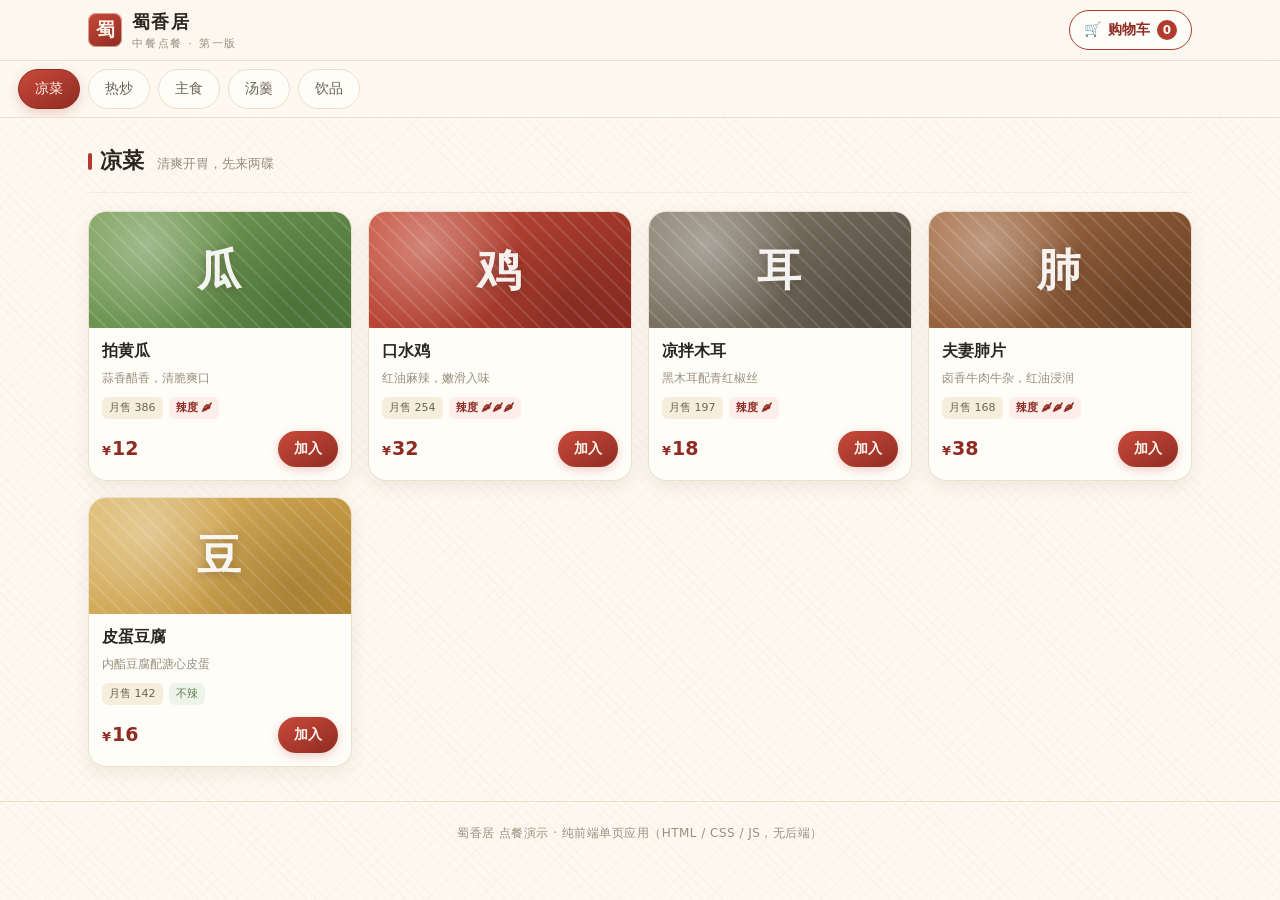
==== ordering/index.html @ 364bb866 "feat(ordering): 中餐点餐系统第一版（单页 HTML/CSS/JS） 按 issue #6 构建纯前端单页点餐演示，交付于 ordering/ 目录：  - 菜单浏览：凉菜/热炒/主食/" ====
<!DOCTYPE html>
<html lang="zh-CN">
<head>
<meta charset="UTF-8">
<meta name="viewport" content="width=device-width, initial-scale=1, viewport-fit=cover">
<meta name="description" content="蜀香居 · 中餐点餐单页应用（第一版）">
<title>蜀香居 · 中餐点餐</title>
<link rel="stylesheet" href="style.css">
</head>
<body>

<header class="topbar">
  <div class="wrap topbar-in">
    <div class="brand">
      <span class="seal" aria-hidden="true">蜀</span>
      <span class="brand-text">
        <strong class="brand-name">蜀香居</strong>
        <span class="brand-sub">中餐点餐 · 第一版</span>
      </span>
    </div>
    <button type="button" class="cart-btn" id="cartBtn" data-act="cart" aria-label="查看购物车" aria-haspopup="dialog">
      <span aria-hidden="true">🛒</span>
      <span class="cart-btn-label">购物车</span>
      <span class="cart-count" id="cartCount">0</span>
    </button>
  </div>
</header>

<nav class="tabs" id="tabs" aria-label="菜品分类"></nav>

<main class="wrap">

  <!-- ============ 菜单 ============ -->
  <section id="viewMenu" class="view">
    <div class="menu-head">
      <h2 id="catTitle">凉菜</h2>
      <p class="menu-hint" id="catHint"></p>
    </div>

    <!-- 空态：当前分类无可点菜品（正常情况下不会出现） -->
    <p class="empty" id="menuEmpty" hidden>该分类暂时没有菜品，看看其他分类吧。</p>

    <!-- 兜底：菜单由 app.js 动态渲染 -->
    <div class="grid" id="dishGrid"></div>
  </section>

  <!-- ============ 确认订单 ============ -->
  <section id="viewCheckout" class="view" hidden>
    <button type="button" class="back-btn" data-act="back">← 返回点餐</button>

    <div class="panel">
      <h2 class="panel-title">确认订单</h2>
      <p class="panel-summary" id="checkoutSummary"></p>

      <div class="field">
        <span class="field-label" id="tableLabel">选择桌台</span>
        <div class="table-grid" id="tableGrid" role="radiogroup" aria-labelledby="tableLabel"></div>
      </div>

      <button type="button" class="primary-btn" id="submitBtn" data-act="submit">
        提交订单
      </button>
      <p class="pay-note">第一版为演示环境，提交后不产生真实订单与费用。</p>
    </div>
  </section>

  <!-- ============ 订单确认（下单成功） ============ -->
  <section id="viewConfirm" class="view" hidden>
    <div class="panel confirm-panel">
      <div class="stamp" aria-hidden="true">已下单</div>
      <h2 class="panel-title">下单成功</h2>

      <dl class="confirm-meta">
        <div>
          <dt>订单号</dt>
          <dd class="order-no" id="orderNo">—</dd>
        </div>
        <div>
          <dt>桌台</dt>
          <dd id="confirmTable">—</dd>
        </div>
        <div>
          <dt>预计出餐</dt>
          <dd class="eta">约 15 分钟</dd>
        </div>
        <div>
          <dt>下单时间</dt>
          <dd id="orderTime">—</dd>
        </div>
      </dl>

      <h3 class="sub-title">订单明细</h3>
      <ul class="order-list" id="orderList"></ul>

      <div class="confirm-total">
        <span>合计</span>
        <span class="total-amount" id="orderTotal">¥0</span>
      </div>

      <p class="confirm-tip">已通知后厨，请稍候。菜品将按顺序陆续上桌。</p>

      <button type="button" class="primary-btn" data-act="neworder">
        再来一单
      </button>
    </div>
  </section>

</main>

<footer class="foot">
  <div class="wrap">
    <p>蜀香居 点餐演示 · 纯前端单页应用（HTML / CSS / JS，无后端）</p>
  </div>
</footer>

<!-- ============ 购物车 ============ -->
<div class="drawer-overlay" id="overlay" hidden></div>

<aside class="cart-drawer" id="cartDrawer" aria-labelledby="cartTitle" aria-hidden="true" hidden>
  <div class="drawer-head">
    <h2 class="panel-title" id="cartTitle">购物车</h2>
    <button type="button" class="icon-btn" id="closeCart" data-act="closeCart" aria-label="关闭购物车">✕</button>
  </div>

  <div class="drawer-body">
    <p class="empty" id="cartEmpty">购物车还是空的，先去点几道菜吧。</p>
    <ul class="cart-list" id="cartList"></ul>
  </div>

  <div class="drawer-foot">
    <div class="sum-row total-row">
      <span>合计</span>
      <span class="total-amount" id="cartTotal">¥0</span>
    </div>
    <button type="button" class="primary-btn" id="goCheckout" data-act="checkout">
      去下单
    </button>
  </div>
</aside>

<script src="app.js"></script>
</body>
</html>
---- ordering/style.css ----
/* ============================================================
   蜀香居 · 中餐点餐（第一版）
   中式暖色调：宣纸白 + 朱砂红 + 墨色文字
   ============================================================ */

:root {
  --paper:      #fdf8f0;   /* 宣纸白 */
  --paper-2:    #fffdf8;
  --paper-3:    #f7eddd;
  --line:       #ecdfcb;
  --line-soft:  #f4ebdd;

  --cinnabar:   #b23a2e;   /* 朱砂红 */
  --cinnabar-d: #8f2b22;
  --cinnabar-l: #fdeeea;

  --ink:        #2b2620;   /* 墨色 */
  --ink-2:      #6d6355;
  --ink-3:      #9b9080;

  --gold:       #c8913f;
  --shadow:     0 6px 18px rgba(90, 60, 30, .08);
  --shadow-lg:  0 18px 44px rgba(70, 45, 20, .18);

  --r-sm: 8px;
  --r-md: 12px;
  --r-lg: 18px;

  --maxw: 1140px;
}

* { box-sizing: border-box; }

/* [hidden] 必须始终优先于组件自身的 display，否则隐藏的抽屉/浮层会拦截点击 */
[hidden] { display: none !important; }

html, body { height: 100%; }

body {
  margin: 0;
  background-color: var(--paper);
  /* 宣纸质感：极淡的斜纹，纯 CSS，无外部图片 */
  background-image:
    repeating-linear-gradient(45deg, rgba(180, 150, 110, .05) 0 1px, transparent 1px 7px),
    repeating-linear-gradient(-45deg, rgba(180, 150, 110, .035) 0 1px, transparent 1px 9px);
  color: var(--ink);
  font-family: "PingFang SC", "Hiragino Sans GB", "Microsoft YaHei",
               "Noto Sans SC", system-ui, -apple-system, "Segoe UI", sans-serif;
  font-size: 16px;
  line-height: 1.55;
  -webkit-font-smoothing: antialiased;
  -webkit-tap-highlight-color: transparent;
}

body.no-scroll { overflow: hidden; }

h1, h2, h3 { margin: 0; font-weight: 700; letter-spacing: .02em; }
ul { margin: 0; padding: 0; list-style: none; }

.wrap {
  width: 100%;
  max-width: var(--maxw);
  margin: 0 auto;
  padding: 0 18px;
}

/* ---------------- 顶栏 ---------------- */
.topbar {
  position: sticky;
  top: 0;
  z-index: 40;
  background: rgba(253, 248, 240, .94);
  backdrop-filter: blur(8px);
  border-bottom: 1px solid var(--line);
}

.topbar-in {
  display: flex;
  align-items: center;
  justify-content: space-between;
  gap: 12px;
  min-height: 60px;
}

.brand { display: flex; align-items: center; gap: 10px; min-width: 0; }

.seal {
  flex: 0 0 auto;
  width: 34px;
  height: 34px;
  display: grid;
  place-items: center;
  border-radius: var(--r-sm);
  background: linear-gradient(150deg, #c94a3a, var(--cinnabar-d));
  color: #fff6ee;
  font-size: 19px;
  font-weight: 700;
  box-shadow: inset 0 0 0 1px rgba(255, 235, 220, .55);
}

.brand-text { display: flex; flex-direction: column; min-width: 0; }
.brand-name { font-size: 18px; letter-spacing: .08em; }
.brand-sub {
  font-size: 11px;
  color: var(--ink-3);
  letter-spacing: .16em;
  white-space: nowrap;
}

.cart-btn {
  flex: 0 0 auto;
  display: inline-flex;
  align-items: center;
  gap: 7px;
  padding: 8px 14px;
  border: 1px solid var(--cinnabar);
  border-radius: 999px;
  background: var(--paper-2);
  color: var(--cinnabar-d);
  font: inherit;
  font-size: 14px;
  font-weight: 600;
  cursor: pointer;
  transition: background .18s, color .18s, transform .12s;
}
.cart-btn:hover { background: var(--cinnabar); color: #fff; }
.cart-btn:active { transform: scale(.97); }

.cart-count {
  min-width: 20px;
  padding: 0 5px;
  border-radius: 999px;
  background: var(--cinnabar);
  color: #fff;
  font-size: 12px;
  font-weight: 700;
  line-height: 20px;
  text-align: center;
}
.cart-btn:hover .cart-count { background: #fff; color: var(--cinnabar-d); }

/* ---------------- 分类 tabs ---------------- */
.tabs {
  position: sticky;
  top: 60px;
  z-index: 30;
  background: rgba(253, 248, 240, .92);
  backdrop-filter: blur(8px);
  border-bottom: 1px solid var(--line);
}

.tabs .wrap,
.tabs { --pad: 18px; }

.tabs {
  display: block;
  overflow-x: auto;
  overflow-y: hidden;
  white-space: nowrap;
  scrollbar-width: none;
}
.tabs::-webkit-scrollbar { display: none; }

.tabs-inner {
  display: flex;
  gap: 8px;
  align-items: center;
  min-height: 52px;
  padding: 8px 18px;
  max-width: var(--maxw);
  margin: 0 auto;
  width: max-content;
  min-width: 100%;
}

.tab {
  flex: 0 0 auto;
  padding: 8px 16px;
  border: 1px solid var(--line);
  border-radius: 999px;
  background: var(--paper-2);
  color: var(--ink-2);
  font: inherit;
  font-size: 14px;
  cursor: pointer;
  transition: all .18s;
}
.tab:hover { border-color: var(--cinnabar); color: var(--cinnabar-d); }
.tab.is-active {
  background: linear-gradient(150deg, #c94a3a, var(--cinnabar-d));
  border-color: var(--cinnabar-d);
  color: #fff6ee;
  box-shadow: 0 4px 12px rgba(178, 58, 46, .22);
}

/* ---------------- 视图 / 菜单 ---------------- */
.view { padding: 22px 0 34px; animation: fade .22s ease; }

@keyframes fade {
  from { opacity: 0; transform: translateY(6px); }
  to   { opacity: 1; transform: none; }
}

.menu-head {
  display: flex;
  align-items: baseline;
  gap: 12px;
  padding: 4px 0 14px;
  border-bottom: 1px solid var(--line-soft);
  margin-bottom: 18px;
}
.menu-head h2 { font-size: 22px; }
.menu-head h2::before {
  content: "";
  display: inline-block;
  width: 4px;
  height: 17px;
  margin-right: 8px;
  border-radius: 2px;
  background: var(--cinnabar);
  vertical-align: -2px;
}
.menu-hint { margin: 0; font-size: 13px; color: var(--ink-3); }

.grid {
  display: grid;
  gap: 16px;
  grid-template-columns: repeat(auto-fill, minmax(232px, 1fr));
}

/* ---------------- 菜品卡 ---------------- */
.card {
  display: flex;
  flex-direction: column;
  background: var(--paper-2);
  border: 1px solid var(--line);
  border-radius: var(--r-lg);
  overflow: hidden;
  box-shadow: var(--shadow);
  transition: transform .18s, box-shadow .18s, border-color .18s;
}
.card:hover {
  transform: translateY(-3px);
  box-shadow: 0 12px 26px rgba(90, 60, 30, .14);
  border-color: #e2cfb4;
}

/* 图片占位：纯 CSS 渐变 + 字纹 */
.thumb {
  position: relative;
  height: 116px;
  display: grid;
  place-items: center;
  overflow: hidden;
}
.thumb::before {
  content: "";
  position: absolute;
  inset: 0;
  background-image:
    radial-gradient(circle at 22% 28%, rgba(255, 255, 255, .34), transparent 42%),
    radial-gradient(circle at 78% 78%, rgba(0, 0, 0, .12), transparent 46%),
    repeating-linear-gradient(45deg, rgba(255, 255, 255, .12) 0 2px, transparent 2px 12px);
}
.thumb-char {
  position: relative;
  font-size: 44px;
  font-weight: 700;
  color: rgba(255, 255, 255, .92);
  text-shadow: 0 2px 8px rgba(60, 30, 10, .3);
  letter-spacing: .06em;
}

.card-body {
  display: flex;
  flex-direction: column;
  gap: 8px;
  padding: 12px 13px 13px;
  flex: 1 1 auto;
}

.card-name {
  font-size: 16px;
  line-height: 1.35;
  letter-spacing: .01em;
}

.card-desc {
  margin: 0;
  font-size: 12px;
  line-height: 1.5;
  color: var(--ink-3);
  display: -webkit-box;
  -webkit-line-clamp: 2;
  -webkit-box-orient: vertical;
  overflow: hidden;
}

.tag-row {
  display: flex;
  flex-wrap: wrap;
  gap: 6px;
  align-items: center;
  margin-top: auto;
  padding-top: 2px;
}

.tag {
  display: inline-flex;
  align-items: center;
  gap: 3px;
  padding: 2px 7px;
  border-radius: 6px;
  font-size: 11px;
  line-height: 1.6;
  white-space: nowrap;
}
.tag-sold  { background: var(--paper-3); color: var(--ink-2); }
.tag-spicy { background: var(--cinnabar-l); color: var(--cinnabar-d); font-weight: 600; }
.tag-mild  { background: #eef4ea; color: #5b7a4b; }

.card-foot {
  display: flex;
  align-items: center;
  justify-content: space-between;
  gap: 10px;
  padding-top: 4px;
}

.price {
  font-size: 19px;
  font-weight: 700;
  color: var(--cinnabar-d);
  font-variant-numeric: tabular-nums;
}
.price-symbol { font-size: 13px; margin-right: 1px; }

/* ---------------- 数量步进器 ---------------- */
.stepper {
  display: inline-flex;
  align-items: center;
  gap: 2px;
  border: 1px solid var(--line);
  border-radius: 999px;
  background: var(--paper);
  padding: 2px;
}

.step-btn {
  width: 28px;
  height: 28px;
  display: grid;
  place-items: center;
  border: 0;
  border-radius: 999px;
  background: transparent;
  color: var(--cinnabar-d);
  font: inherit;
  font-size: 17px;
  line-height: 1;
  cursor: pointer;
  transition: background .15s, color .15s, transform .1s;
}
.step-btn:hover { background: var(--cinnabar); color: #fff; }
.step-btn:active { transform: scale(.9); }

.step-btn.minus { color: var(--ink-3); }
.step-btn.minus:hover { background: var(--ink-2); color: #fff; }

.step-qty {
  min-width: 22px;
  text-align: center;
  font-size: 14px;
  font-weight: 700;
  font-variant-numeric: tabular-nums;
}

.add-btn {
  padding: 7px 16px;
  border: 0;
  border-radius: 999px;
  background: linear-gradient(150deg, #c94a3a, var(--cinnabar-d));
  color: #fff6ee;
  font: inherit;
  font-size: 14px;
  font-weight: 600;
  cursor: pointer;
  box-shadow: 0 3px 10px rgba(178, 58, 46, .24);
  transition: transform .12s, box-shadow .18s, filter .18s;
}
.add-btn:hover { filter: brightness(1.06); box-shadow: 0 5px 14px rgba(178, 58, 46, .3); }
.add-btn:active { transform: scale(.95); }

/* ---------------- 购物车抽屉 ---------------- */
.drawer-overlay {
  position: fixed;
  inset: 0;
  z-index: 60;
  background: rgba(43, 38, 32, .42);
  animation: fade .18s ease;
}

.cart-drawer {
  position: fixed;
  top: 0;
  right: 0;
  z-index: 70;
  width: min(390px, 100%);
  height: 100%;
  display: flex;
  flex-direction: column;
  background: var(--paper-2);
  border-left: 1px solid var(--line);
  box-shadow: var(--shadow-lg);
  animation: slide-in .24s cubic-bezier(.2, .8, .3, 1);
}

@keyframes slide-in {
  from { transform: translateX(100%); }
  to   { transform: none; }
}

.drawer-head {
  display: flex;
  align-items: center;
  justify-content: space-between;
  gap: 10px;
  padding: 15px 18px;
  border-bottom: 1px solid var(--line);
}

.icon-btn {
  width: 32px;
  height: 32px;
  display: grid;
  place-items: center;
  border: 1px solid var(--line);
  border-radius: var(--r-sm);
  background: var(--paper);
  color: var(--ink-2);
  font: inherit;
  font-size: 15px;
  cursor: pointer;
  transition: all .15s;
}
.icon-btn:hover { border-color: var(--cinnabar); color: var(--cinnabar-d); }

.drawer-body {
  flex: 1 1 auto;
  overflow-y: auto;
  padding: 14px 18px;
  -webkit-overflow-scrolling: touch;
}

.cart-list { display: flex; flex-direction: column; }

.cart-item {
  display: flex;
  align-items: center;
  gap: 11px;
  padding: 11px 0;
  border-bottom: 1px dashed var(--line);
}

.cart-thumb {
  flex: 0 0 auto;
  width: 44px;
  height: 44px;
  display: grid;
  place-items: center;
  border-radius: var(--r-md);
  color: rgba(255, 255, 255, .94);
  font-size: 19px;
  font-weight: 700;
  text-shadow: 0 1px 5px rgba(60, 30, 10, .3);
}

.cart-info { flex: 1 1 auto; min-width: 0; }
.cart-name {
  font-size: 14px;
  font-weight: 600;
  white-space: nowrap;
  overflow: hidden;
  text-overflow: ellipsis;
}
.cart-unit { font-size: 12px; color: var(--ink-3); }

.cart-line {
  flex: 0 0 auto;
  font-size: 14px;
  font-weight: 700;
  color: var(--cinnabar-d);
  font-variant-numeric: tabular-nums;
  min-width: 54px;
  text-align: right;
}

.drawer-foot {
  flex: 0 0 auto;
  padding: 14px 18px calc(16px + env(safe-area-inset-bottom));
  border-top: 1px solid var(--line);
  background: var(--paper);
}

.sum-row {
  display: flex;
  align-items: baseline;
  justify-content: space-between;
  gap: 10px;
  font-size: 14px;
  color: var(--ink-2);
}
.total-row { margin-bottom: 12px; font-size: 15px; font-weight: 600; color: var(--ink); }
.total-amount { font-size: 24px; font-weight: 700; color: var(--cinnabar-d); font-variant-numeric: tabular-nums; }

/* ---------------- 按钮 / 面板 ---------------- */
.primary-btn {
  width: 100%;
  padding: 13px 18px;
  border: 0;
  border-radius: var(--r-md);
  background: linear-gradient(150deg, #c94a3a, var(--cinnabar-d));
  color: #fff6ee;
  font: inherit;
  font-size: 16px;
  font-weight: 700;
  letter-spacing: .06em;
  cursor: pointer;
  box-shadow: 0 6px 16px rgba(178, 58, 46, .24);
  transition: transform .12s, filter .18s, box-shadow .18s;
}
.primary-btn:hover:not(:disabled) { filter: brightness(1.06); box-shadow: 0 8px 20px rgba(178, 58, 46, .3); }
.primary-btn:active:not(:disabled) { transform: scale(.99); }
.primary-btn:disabled {
  background: #ded3c4;
  color: #fffdf8;
  box-shadow: none;
  cursor: not-allowed;
}

.back-btn {
  margin-bottom: 14px;
  padding: 7px 14px;
  border: 1px solid var(--line);
  border-radius: 999px;
  background: var(--paper-2);
  color: var(--ink-2);
  font: inherit;
  font-size: 14px;
  cursor: pointer;
  transition: all .15s;
}
.back-btn:hover { border-color: var(--cinnabar); color: var(--cinnabar-d); }

.panel {
  max-width: 620px;
  margin: 0 auto;
  padding: 24px;
  background: var(--paper-2);
  border: 1px solid var(--line);
  border-radius: var(--r-lg);
  box-shadow: var(--shadow);
}

.panel-title { font-size: 21px; margin-bottom: 6px; }
.panel-summary { margin: 0 0 20px; font-size: 13px; color: var(--ink-3); }

.field { margin-bottom: 22px; }
.field-label {
  display: block;
  margin-bottom: 10px;
  font-size: 14px;
  font-weight: 600;
  color: var(--ink-2);
}

.table-grid {
  display: grid;
  gap: 9px;
  grid-template-columns: repeat(auto-fill, minmax(64px, 1fr));
}

.table-btn {
  padding: 11px 4px;
  border: 1px solid var(--line);
  border-radius: var(--r-md);
  background: var(--paper);
  color: var(--ink-2);
  font: inherit;
  font-size: 15px;
  font-weight: 600;
  cursor: pointer;
  transition: all .16s;
}
.table-btn:hover { border-color: var(--cinnabar); color: var(--cinnabar-d); }
.table-btn.is-selected {
  background: linear-gradient(150deg, #c94a3a, var(--cinnabar-d));
  border-color: var(--cinnabar-d);
  color: #fff6ee;
  box-shadow: 0 4px 12px rgba(178, 58, 46, .24);
}

.pay-note { margin: 12px 0 0; font-size: 12px; color: var(--ink-3); text-align: center; }

/* ---------------- 订单确认 ---------------- */
.confirm-panel { position: relative; text-align: left; }

.stamp {
  position: absolute;
  top: 20px;
  right: 20px;
  width: 66px;
  height: 66px;
  display: grid;
  place-items: center;
  border: 2px solid rgba(178, 58, 46, .55);
  border-radius: 50%;
  color: rgba(178, 58, 46, .75);
  font-size: 15px;
  font-weight: 700;
  letter-spacing: .04em;
  transform: rotate(-14deg);
  pointer-events: none;
}

.confirm-meta {
  display: grid;
  gap: 10px;
  grid-template-columns: repeat(auto-fit, minmax(122px, 1fr));
  margin: 16px 0 22px;
  padding: 14px 16px;
  background: var(--paper);
  border: 1px solid var(--line-soft);
  border-radius: var(--r-md);
}
.confirm-meta dt { font-size: 12px; color: var(--ink-3); }
.confirm-meta dd { margin: 2px 0 0; font-size: 15px; font-weight: 600; }
.order-no { color: var(--cinnabar-d); font-variant-numeric: tabular-nums; letter-spacing: .04em; }
.eta { color: var(--gold); }

.sub-title { font-size: 15px; margin-bottom: 8px; color: var(--ink-2); }

.order-list { border-top: 1px solid var(--line-soft); }
.order-list li {
  display: flex;
  align-items: baseline;
  justify-content: space-between;
  gap: 10px;
  padding: 9px 0;
  font-size: 14px;
  border-bottom: 1px dashed var(--line);
}
.order-list .o-name { color: var(--ink); }
.order-list .o-qty { color: var(--ink-3); font-size: 13px; }
.order-list .o-price { font-variant-numeric: tabular-nums; }

.confirm-total {
  display: flex;
  align-items: baseline;
  justify-content: space-between;
  gap: 10px;
  margin: 16px 0 10px;
  padding-top: 14px;
  border-top: 2px solid var(--cinnabar);
  font-size: 16px;
  font-weight: 700;
}

.confirm-tip {
  margin: 0 0 20px;
  font-size: 13px;
  color: var(--ink-3);
}

/* ---------------- 空态 / 页脚 ---------------- */
.empty {
  margin: 26px 0;
  padding: 26px 16px;
  text-align: center;
  font-size: 14px;
  color: var(--ink-3);
  background: var(--paper-2);
  border: 1px dashed var(--line);
  border-radius: var(--r-lg);
}

.foot {
  padding: 22px 0 30px;
  border-top: 1px solid var(--line);
  text-align: center;
}
.foot p { margin: 0; font-size: 12px; color: var(--ink-3); letter-spacing: .04em; }

/* ---------------- 响应式 ---------------- */
@media (max-width: 720px) {
  .wrap { padding: 0 14px; }
  .grid { grid-template-columns: repeat(auto-fill, minmax(158px, 1fr)); gap: 12px; }
  .thumb { height: 96px; }
  .thumb-char { font-size: 36px; }
  .card-name { font-size: 15px; }
  .price { font-size: 17px; }
  .menu-head { flex-direction: column; align-items: flex-start; gap: 4px; }
  .panel { padding: 18px; border-radius: var(--r-md); }
  .stamp { top: 14px; right: 14px; width: 54px; height: 54px; font-size: 13px; }
  .table-grid { grid-template-columns: repeat(auto-fill, minmax(56px, 1fr)); }
  .cart-drawer { width: 100%; border-left: 0; }
}

@media (max-width: 380px) {
  .grid { grid-template-columns: 1fr 1fr; }
  .cart-btn-label { display: none; }
  .brand-sub { display: none; }
}

@media (min-width: 1024px) {
  .grid { grid-template-columns: repeat(auto-fill, minmax(250px, 1fr)); }
}

@media (prefers-reduced-motion: reduce) {
  *, *::before, *::after {
    animation-duration: .01ms !important;
    transition-duration: .01ms !important;
  }
}

/* 键盘可达性 */
:focus-visible {
  outline: 2px solid var(--cinnabar);
  outline-offset: 2px;
}
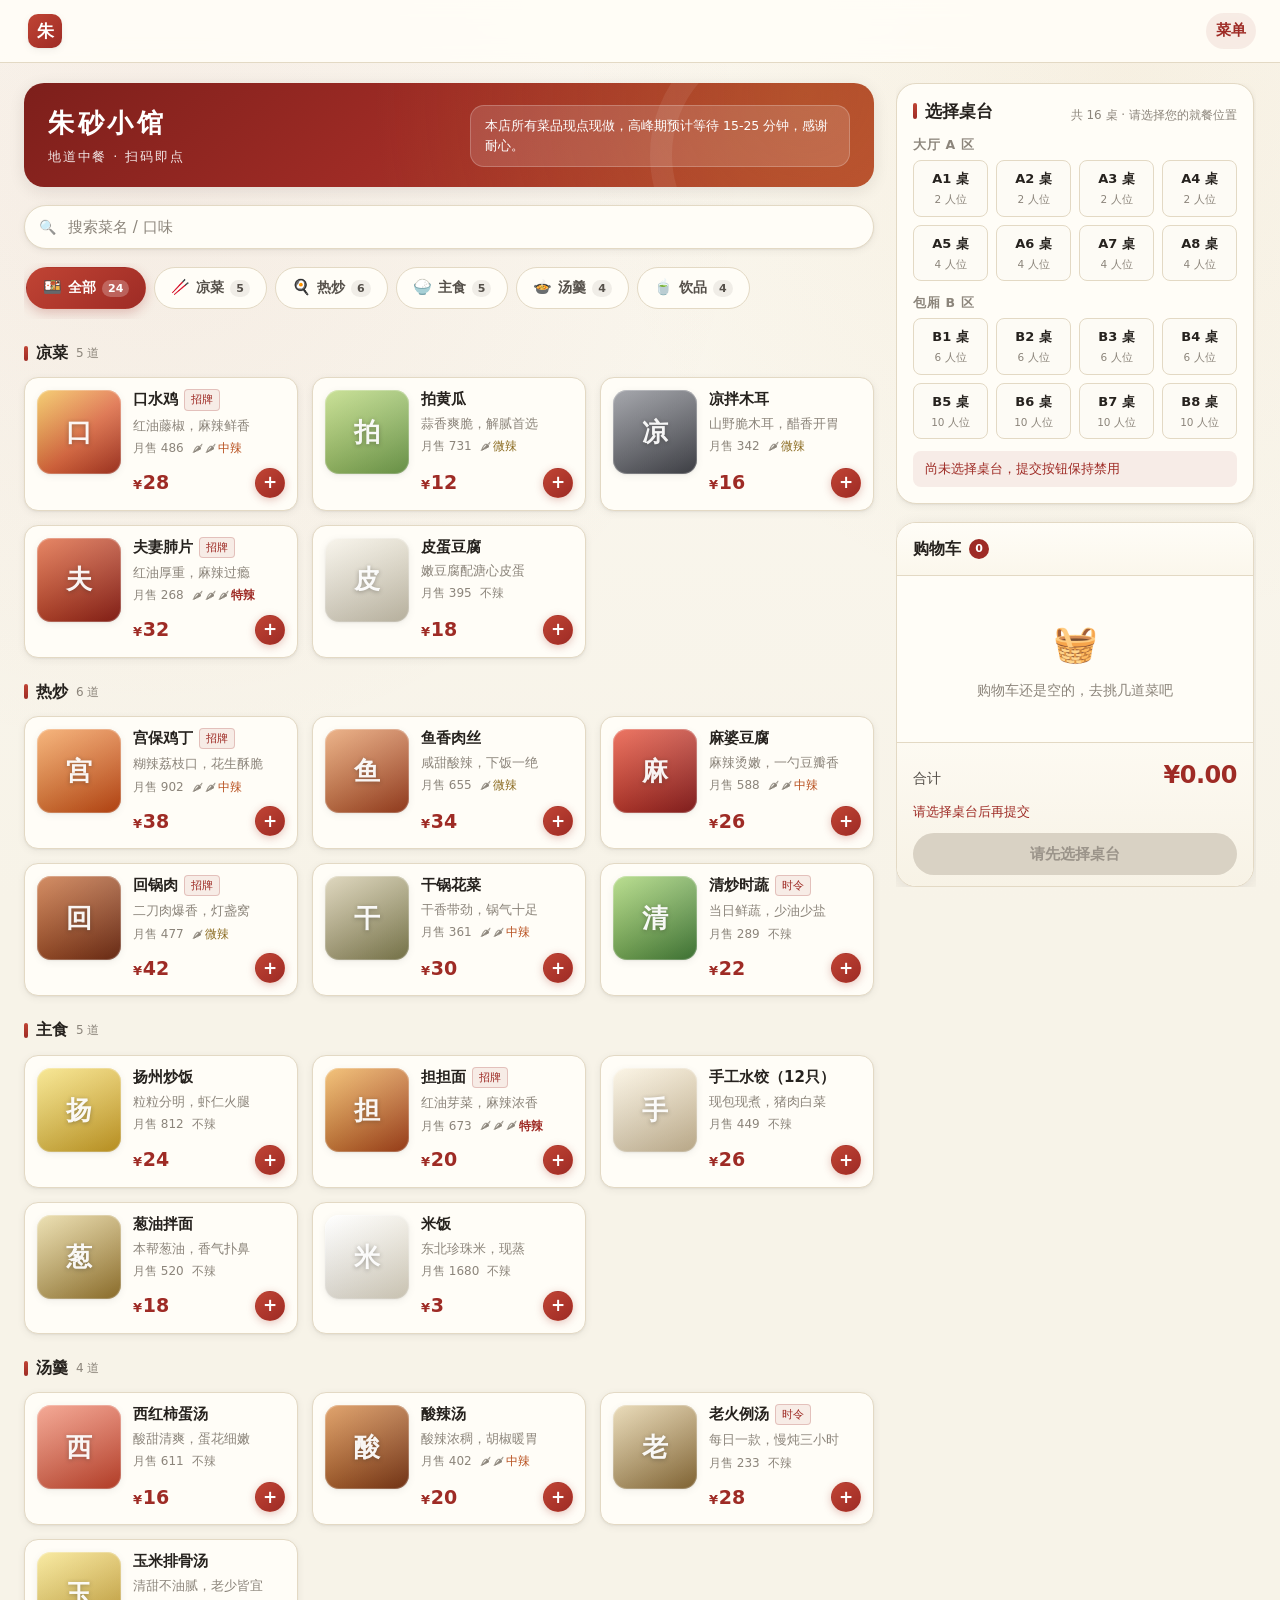
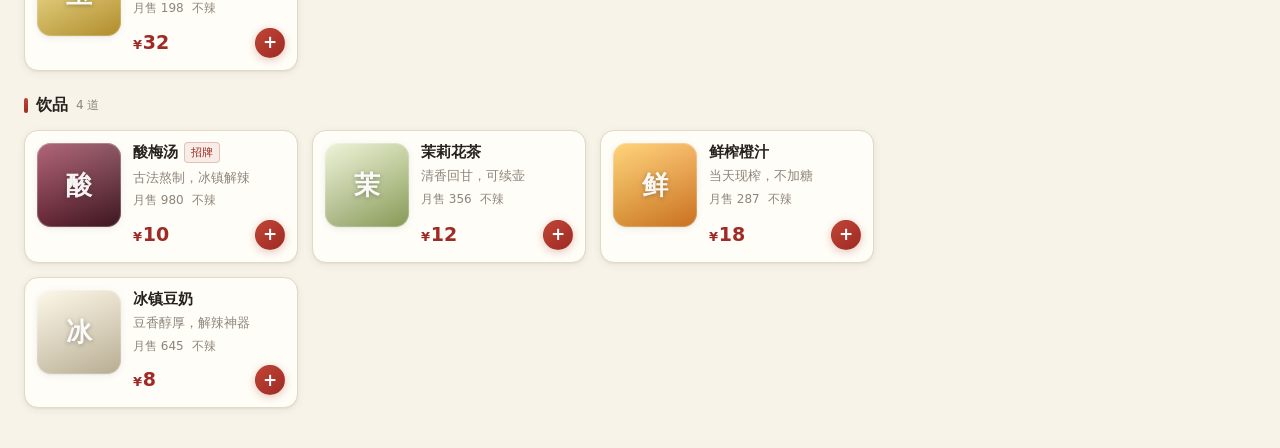
==== commit 5312d1b9: "snapshot: worker output close-out (sa-deliver auto, ticket 293a12f85c8a9770aece6db2f08391e1)" ====
--- a/ordering/index.html
+++ b/ordering/index.html
@@ -1,143 +1,29 @@
 <!DOCTYPE html>
 <html lang="zh-CN">
 <head>
-<meta charset="UTF-8">
-<meta name="viewport" content="width=device-width, initial-scale=1, viewport-fit=cover">
-<meta name="description" content="蜀香居 · 中餐点餐单页应用（第一版）">
-<title>蜀香居 · 中餐点餐</title>
-<link rel="stylesheet" href="style.css">
+  <meta charset="UTF-8" />
+  <meta name="viewport" content="width=device-width, initial-scale=1, viewport-fit=cover" />
+  <meta name="theme-color" content="#9e2b25" />
+  <title>朱砂小馆 · 中餐点餐系统</title>
+  <meta name="description" content="中式餐厅扫码点餐系统：菜单浏览、购物车、桌台选择与下单确认，零构建纯静态实现。" />
+  <link rel="stylesheet" href="css/base.css" />
+  <link rel="stylesheet" href="css/menu.css" />
+  <link rel="stylesheet" href="css/cart.css" />
+  <link rel="stylesheet" href="css/responsive.css" />
 </head>
 <body>
-
-<header class="topbar">
-  <div class="wrap topbar-in">
-    <div class="brand">
-      <span class="seal" aria-hidden="true">蜀</span>
-      <span class="brand-text">
-        <strong class="brand-name">蜀香居</strong>
-        <span class="brand-sub">中餐点餐 · 第一版</span>
-      </span>
-    </div>
-    <button type="button" class="cart-btn" id="cartBtn" data-act="cart" aria-label="查看购物车" aria-haspopup="dialog">
-      <span aria-hidden="true">🛒</span>
-      <span class="cart-btn-label">购物车</span>
-      <span class="cart-count" id="cartCount">0</span>
-    </button>
-  </div>
-</header>
-
-<nav class="tabs" id="tabs" aria-label="菜品分类"></nav>
-
-<main class="wrap">
-
-  <!-- ============ 菜单 ============ -->
-  <section id="viewMenu" class="view">
-    <div class="menu-head">
-      <h2 id="catTitle">凉菜</h2>
-      <p class="menu-hint" id="catHint"></p>
-    </div>
-
-    <!-- 空态：当前分类无可点菜品（正常情况下不会出现） -->
-    <p class="empty" id="menuEmpty" hidden>该分类暂时没有菜品，看看其他分类吧。</p>
-
-    <!-- 兜底：菜单由 app.js 动态渲染 -->
-    <div class="grid" id="dishGrid"></div>
-  </section>
-
-  <!-- ============ 确认订单 ============ -->
-  <section id="viewCheckout" class="view" hidden>
-    <button type="button" class="back-btn" data-act="back">← 返回点餐</button>
-
-    <div class="panel">
-      <h2 class="panel-title">确认订单</h2>
-      <p class="panel-summary" id="checkoutSummary"></p>
-
-      <div class="field">
-        <span class="field-label" id="tableLabel">选择桌台</span>
-        <div class="table-grid" id="tableGrid" role="radiogroup" aria-labelledby="tableLabel"></div>
-      </div>
-
-      <button type="button" class="primary-btn" id="submitBtn" data-act="submit">
-        提交订单
-      </button>
-      <p class="pay-note">第一版为演示环境，提交后不产生真实订单与费用。</p>
-    </div>
-  </section>
-
-  <!-- ============ 订单确认（下单成功） ============ -->
-  <section id="viewConfirm" class="view" hidden>
-    <div class="panel confirm-panel">
-      <div class="stamp" aria-hidden="true">已下单</div>
-      <h2 class="panel-title">下单成功</h2>
-
-      <dl class="confirm-meta">
-        <div>
-          <dt>订单号</dt>
-          <dd class="order-no" id="orderNo">—</dd>
-        </div>
-        <div>
-          <dt>桌台</dt>
-          <dd id="confirmTable">—</dd>
-        </div>
-        <div>
-          <dt>预计出餐</dt>
-          <dd class="eta">约 15 分钟</dd>
-        </div>
-        <div>
-          <dt>下单时间</dt>
-          <dd id="orderTime">—</dd>
-        </div>
-      </dl>
-
-      <h3 class="sub-title">订单明细</h3>
-      <ul class="order-list" id="orderList"></ul>
-
-      <div class="confirm-total">
-        <span>合计</span>
-        <span class="total-amount" id="orderTotal">¥0</span>
-      </div>
-
-      <p class="confirm-tip">已通知后厨，请稍候。菜品将按顺序陆续上桌。</p>
-
-      <button type="button" class="primary-btn" data-act="neworder">
-        再来一单
-      </button>
-    </div>
-  </section>
-
-</main>
-
-<footer class="foot">
-  <div class="wrap">
-    <p>蜀香居 点餐演示 · 纯前端单页应用（HTML / CSS / JS，无后端）</p>
-  </div>
-</footer>
-
-<!-- ============ 购物车 ============ -->
-<div class="drawer-overlay" id="overlay" hidden></div>
-
-<aside class="cart-drawer" id="cartDrawer" aria-labelledby="cartTitle" aria-hidden="true" hidden>
-  <div class="drawer-head">
-    <h2 class="panel-title" id="cartTitle">购物车</h2>
-    <button type="button" class="icon-btn" id="closeCart" data-act="closeCart" aria-label="关闭购物车">✕</button>
+  <div id="app" v-cloak>
+    <div class="boot">正在加载菜单…</div>
   </div>
 
-  <div class="drawer-body">
-    <p class="empty" id="cartEmpty">购物车还是空的，先去点几道菜吧。</p>
-    <ul class="cart-list" id="cartList"></ul>
-  </div>
-
-  <div class="drawer-foot">
-    <div class="sum-row total-row">
-      <span>合计</span>
-      <span class="total-amount" id="cartTotal">¥0</span>
-    </div>
-    <button type="button" class="primary-btn" id="goCheckout" data-act="checkout">
-      去下单
-    </button>
-  </div>
-</aside>
-
-<script src="app.js"></script>
+  <!-- 零构建：本地 Vue3 运行时 + 按模块拆分的脚本 -->
+  <script src="vendor/vue.global.prod.js"></script>
+  <script src="js/data/menu.js"></script>
+  <script src="js/store.js"></script>
+  <script src="js/components/common.js"></script>
+  <script src="js/components/menu.js"></script>
+  <script src="js/components/cart.js"></script>
+  <script src="js/components/order.js"></script>
+  <script src="js/app.js"></script>
 </body>
 </html>
--- a/ordering/css/base.css
+++ b/ordering/css/base.css
@@ -0,0 +1,397 @@
+/* ==========================================================================
+   base.css —— 设计变量、重置、通用组件（按钮 / 徽标 / 价格 / 辣度 / 步进器）
+   配色：宣纸白 #F7F3E8 · 朱砂红 #9E2B25 · 墨色 #26221E
+   ========================================================================== */
+
+:root {
+  /* 主色板 */
+  --paper: #f7f3e8;
+  --paper-2: #fffdf7;
+  --paper-3: #efe7d5;
+  --cinnabar: #9e2b25;
+  --cinnabar-light: #c04434;
+  --cinnabar-soft: rgba(158, 43, 37, 0.08);
+  --ink: #26221e;
+  --ink-2: #55504a;
+  --ink-3: #8c857b;
+  --line: #e3d9c4;
+  --gold: #c08a2e;
+  --success: #3f7a35;
+
+  /* 尺寸 */
+  --radius-sm: 8px;
+  --radius: 14px;
+  --radius-lg: 20px;
+  --shadow-sm: 0 1px 2px rgba(38, 34, 30, 0.06), 0 2px 8px rgba(38, 34, 30, 0.06);
+  --shadow: 0 4px 16px rgba(38, 34, 30, 0.10);
+  --shadow-lg: 0 12px 36px rgba(38, 34, 30, 0.16);
+  --side-w: 360px;
+  --max-w: 1440px;
+
+  --font: "PingFang SC", "Hiragino Sans GB", "Microsoft YaHei", "Source Han Sans SC",
+          "Noto Sans SC", system-ui, -apple-system, "Segoe UI", sans-serif;
+}
+
+* { box-sizing: border-box; }
+
+html, body {
+  margin: 0;
+  padding: 0;
+  max-width: 100%;
+  overflow-x: hidden;              /* 保证两档视口均无横向滚动 */
+}
+
+body {
+  font-family: var(--font);
+  color: var(--ink);
+  background-color: var(--paper);
+  background-image:
+    radial-gradient(circle at 12% 18%, rgba(158, 43, 37, 0.05), transparent 45%),
+    radial-gradient(circle at 88% 8%, rgba(192, 138, 46, 0.07), transparent 40%),
+    linear-gradient(180deg, #fbf8f0 0%, var(--paper) 100%);
+  background-attachment: fixed;
+  font-size: 15px;
+  line-height: 1.55;
+  -webkit-font-smoothing: antialiased;
+  -webkit-tap-highlight-color: transparent;
+}
+
+[v-cloak] { display: none; }
+
+.boot {
+  padding: 64px 24px;
+  text-align: center;
+  color: var(--ink-3);
+}
+
+h1, h2, h3, h4, p, dl, dd, dt, ul, li, figure { margin: 0; padding: 0; }
+ul { list-style: none; }
+button { font: inherit; color: inherit; cursor: pointer; }
+img { max-width: 100%; display: block; }
+
+:focus-visible {
+  outline: 2px solid var(--cinnabar);
+  outline-offset: 2px;
+  border-radius: 4px;
+}
+
+/* ---------------------------------------------------------------- 布局框架 */
+
+.app {
+  min-height: 100vh;
+  display: flex;
+  flex-direction: column;
+}
+
+.topbar {
+  position: sticky;
+  top: 0;
+  z-index: 60;
+  display: flex;
+  align-items: center;
+  justify-content: space-between;
+  gap: 12px;
+  padding: 10px 24px;
+  background: rgba(255, 253, 247, 0.92);
+  backdrop-filter: blur(10px);
+  border-bottom: 1px solid var(--line);
+}
+
+.topbar__brand {
+  display: flex;
+  align-items: center;
+  gap: 10px;
+  background: none;
+  border: 0;
+  padding: 4px;
+}
+
+.topbar__logo {
+  width: 34px;
+  height: 34px;
+  flex: none;
+  display: grid;
+  place-items: center;
+  border-radius: 10px;
+  background: linear-gradient(140deg, var(--cinnabar-light), var(--cinnabar));
+  color: #fff;
+  font-weight: 700;
+  font-size: 17px;
+  box-shadow: var(--shadow-sm);
+}
+
+.topbar__name {
+  font-size: 17px;
+  font-weight: 700;
+  letter-spacing: 0.08em;
+}
+
+.topbar__nav {
+  display: flex;
+  align-items: center;
+  gap: 10px;
+}
+
+.topbar__link {
+  background: none;
+  border: 0;
+  padding: 6px 10px;
+  border-radius: 999px;
+  color: var(--ink-2);
+  font-weight: 600;
+}
+
+.topbar__link--active {
+  color: var(--cinnabar);
+  background: var(--cinnabar-soft);
+}
+
+.topbar__table {
+  padding: 4px 12px;
+  border-radius: 999px;
+  border: 1px dashed var(--cinnabar);
+  color: var(--cinnabar);
+  font-size: 13px;
+  font-weight: 600;
+}
+
+.layout {
+  width: 100%;
+  max-width: var(--max-w);
+  margin: 0 auto;
+  padding: 20px 24px 40px;
+  display: grid;
+  grid-template-columns: minmax(0, 1fr) var(--side-w);
+  gap: 22px;
+  align-items: start;
+}
+
+.layout__main { min-width: 0; }
+.layout__side {
+  min-width: 0;
+  position: sticky;
+  top: 76px;
+  display: flex;
+  flex-direction: column;
+  gap: 18px;
+  max-height: calc(100vh - 96px);
+  overflow-y: auto;
+  overflow-x: hidden;
+  padding-right: 2px;
+  scrollbar-width: thin;
+}
+
+.app--order .layout { grid-template-columns: minmax(0, 1fr); max-width: 900px; }
+
+/* ---------------------------------------------------------------- 通用元素 */
+
+.section__title {
+  display: flex;
+  align-items: center;
+  gap: 8px;
+  font-size: 17px;
+  font-weight: 700;
+}
+
+.section__bar {
+  width: 4px;
+  height: 16px;
+  border-radius: 2px;
+  background: linear-gradient(180deg, var(--cinnabar-light), var(--cinnabar));
+}
+
+.section__sub {
+  font-size: 12px;
+  font-weight: 500;
+  color: var(--ink-3);
+}
+
+.btn {
+  display: inline-flex;
+  align-items: center;
+  justify-content: center;
+  gap: 6px;
+  min-height: 42px;
+  padding: 0 20px;
+  border: 1px solid transparent;
+  border-radius: 999px;
+  font-weight: 700;
+  font-size: 15px;
+  transition: transform 0.12s ease, box-shadow 0.15s ease, background 0.15s ease;
+}
+
+.btn--primary {
+  background: linear-gradient(140deg, var(--cinnabar-light), var(--cinnabar));
+  color: #fff;
+  box-shadow: 0 4px 14px rgba(158, 43, 37, 0.28);
+}
+
+.btn--primary:not(:disabled):hover { box-shadow: 0 6px 20px rgba(158, 43, 37, 0.38); }
+.btn--primary:not(:disabled):active { transform: translateY(1px) scale(0.995); }
+
+.btn--primary:disabled {
+  background: #d9d2c4;
+  color: #9b948a;
+  box-shadow: none;
+  cursor: not-allowed;
+}
+
+.btn--ghost {
+  background: var(--paper-2);
+  border-color: var(--line);
+  color: var(--ink-2);
+}
+
+.btn--ghost:hover { border-color: var(--cinnabar); color: var(--cinnabar); }
+.btn--block { width: 100%; }
+
+.link {
+  background: none;
+  border: 0;
+  padding: 2px 6px;
+  color: var(--ink-3);
+  font-size: 13px;
+}
+
+.link:hover { color: var(--cinnabar); }
+.link--mobile { display: none; }
+
+.badge {
+  display: inline-grid;
+  place-items: center;
+  min-width: 20px;
+  height: 20px;
+  padding: 0 6px;
+  border-radius: 999px;
+  background: var(--cinnabar);
+  color: #fff;
+  font-size: 12px;
+  font-weight: 700;
+  line-height: 1;
+}
+
+.price {
+  color: var(--cinnabar);
+  font-weight: 700;
+  font-size: 19px;
+  letter-spacing: -0.01em;
+}
+
+.price em { font-style: normal; font-size: 13px; margin-right: 1px; }
+.price--sm { font-size: 15px; }
+
+/* 辣度 */
+.spicy {
+  display: inline-flex;
+  align-items: center;
+  gap: 2px;
+  font-size: 12px;
+  color: var(--ink-3);
+  white-space: nowrap;
+}
+
+.spicy__icon { font-size: 11px; line-height: 1; }
+.spicy--0 .spicy__text { color: var(--ink-3); }
+.spicy--1 .spicy__text { color: #8a6a1f; }
+.spicy--2 .spicy__text { color: #b8501f; }
+.spicy--3 .spicy__text { color: var(--cinnabar); font-weight: 600; }
+
+/* 渐变占位图 */
+.thumb {
+  flex: none;
+  display: grid;
+  place-items: center;
+  border-radius: var(--radius);
+  box-shadow: inset 0 0 0 1px rgba(255, 255, 255, 0.25), var(--shadow-sm);
+  overflow: hidden;
+  position: relative;
+}
+
+.thumb::after {
+  content: "";
+  position: absolute;
+  inset: 0;
+  background: linear-gradient(180deg, rgba(255, 255, 255, 0.22), rgba(38, 34, 30, 0.12));
+}
+
+.thumb--md { width: 84px; height: 84px; }
+.thumb--sm { width: 48px; height: 48px; border-radius: var(--radius-sm); }
+
+.thumb__initial {
+  position: relative;
+  z-index: 1;
+  color: rgba(255, 255, 255, 0.94);
+  font-size: 26px;
+  font-weight: 700;
+  text-shadow: 0 1px 4px rgba(38, 34, 30, 0.35);
+}
+
+.thumb--sm .thumb__initial { font-size: 18px; }
+
+/* 数量步进器 */
+.stepper {
+  display: inline-flex;
+  align-items: center;
+  gap: 8px;
+}
+
+.stepper__btn {
+  width: 30px;
+  height: 30px;
+  display: grid;
+  place-items: center;
+  border-radius: 50%;
+  border: 1px solid var(--cinnabar);
+  background: var(--paper-2);
+  color: var(--cinnabar);
+  font-size: 17px;
+  font-weight: 700;
+  line-height: 1;
+  transition: background 0.15s ease, color 0.15s ease, transform 0.1s ease;
+}
+
+.stepper__btn--add {
+  background: linear-gradient(140deg, var(--cinnabar-light), var(--cinnabar));
+  border-color: transparent;
+  color: #fff;
+  box-shadow: 0 2px 8px rgba(158, 43, 37, 0.28);
+}
+
+.stepper__btn:active { transform: scale(0.92); }
+.stepper__qty { min-width: 18px; text-align: center; font-weight: 700; }
+.stepper--sm .stepper__btn { width: 26px; height: 26px; font-size: 15px; }
+.stepper--sm { gap: 6px; }
+
+/* 空状态 */
+.empty {
+  padding: 40px 16px;
+  text-align: center;
+  color: var(--ink-3);
+}
+
+.empty__icon { font-size: 36px; margin-bottom: 8px; }
+.empty__text { font-size: 14px; }
+
+/* 轻提示 */
+.toast {
+  position: fixed;
+  left: 50%;
+  bottom: 96px;
+  transform: translateX(-50%);
+  z-index: 200;
+  padding: 10px 20px;
+  border-radius: 999px;
+  background: rgba(38, 34, 30, 0.9);
+  color: #fff;
+  font-size: 14px;
+  box-shadow: var(--shadow-lg);
+  max-width: 80vw;
+  text-align: center;
+}
+
+.fade-enter-active, .fade-leave-active { transition: opacity 0.2s ease; }
+.fade-enter-from, .fade-leave-to { opacity: 0; }
+
+@media (prefers-reduced-motion: reduce) {
+  * { transition: none !important; animation: none !important; }
+}
--- a/ordering/css/menu.css
+++ b/ordering/css/menu.css
@@ -0,0 +1,258 @@
+/* ==========================================================================
+   menu.css —— 菜单浏览：餐厅信息条、搜索、分类标签、菜品卡片网格
+   ========================================================================== */
+
+.hero {
+  display: flex;
+  align-items: flex-end;
+  justify-content: space-between;
+  gap: 20px;
+  padding: 20px 24px;
+  border-radius: var(--radius-lg);
+  background:
+    radial-gradient(circle at 92% 12%, rgba(192, 138, 46, 0.28), transparent 55%),
+    linear-gradient(140deg, #7d1f1b 0%, var(--cinnabar) 45%, #b8452f 100%);
+  color: #fff;
+  box-shadow: var(--shadow);
+  position: relative;
+  overflow: hidden;
+}
+
+.hero::before {
+  content: "";
+  position: absolute;
+  right: -40px;
+  top: -60px;
+  width: 220px;
+  height: 220px;
+  border-radius: 50%;
+  border: 22px solid rgba(255, 255, 255, 0.07);
+}
+
+.hero__title {
+  font-size: 26px;
+  font-weight: 800;
+  letter-spacing: 0.14em;
+}
+
+.hero__slogan {
+  margin-top: 4px;
+  font-size: 13px;
+  letter-spacing: 0.14em;
+  opacity: 0.88;
+}
+
+.hero__notice {
+  position: relative;
+  max-width: 380px;
+  font-size: 12.5px;
+  line-height: 1.6;
+  padding: 10px 14px;
+  border-radius: var(--radius);
+  background: rgba(255, 255, 255, 0.14);
+  border: 1px solid rgba(255, 255, 255, 0.22);
+}
+
+/* ------------------------------------------------------------------ 工具栏 */
+
+.toolbar { margin: 18px 0 14px; }
+
+.search {
+  display: flex;
+  align-items: center;
+  gap: 10px;
+  padding: 0 14px;
+  height: 44px;
+  border-radius: 999px;
+  background: var(--paper-2);
+  border: 1px solid var(--line);
+  box-shadow: var(--shadow-sm);
+  transition: border-color 0.15s ease, box-shadow 0.15s ease;
+}
+
+.search:focus-within {
+  border-color: var(--cinnabar);
+  box-shadow: 0 0 0 3px var(--cinnabar-soft);
+}
+
+.search__icon { font-size: 14px; opacity: 0.65; }
+
+.search__input {
+  flex: 1;
+  min-width: 0;
+  border: 0;
+  background: none;
+  font: inherit;
+  color: var(--ink);
+  outline: none;
+}
+
+.search__input::placeholder { color: var(--ink-3); }
+
+.search__clear {
+  border: 0;
+  background: var(--paper-3);
+  color: var(--ink-2);
+  width: 22px;
+  height: 22px;
+  border-radius: 50%;
+  line-height: 1;
+  font-size: 15px;
+}
+
+/* -------------------------------------------------------------- 分类标签 */
+
+.tabs {
+  display: flex;
+  gap: 8px;
+  overflow-x: auto;
+  padding: 4px 2px 10px;
+  scrollbar-width: none;
+  -webkit-overflow-scrolling: touch;
+}
+
+.tabs::-webkit-scrollbar { display: none; }
+
+.tabs__item {
+  flex: none;
+  display: inline-flex;
+  align-items: center;
+  gap: 6px;
+  padding: 8px 16px;
+  border-radius: 999px;
+  border: 1px solid var(--line);
+  background: var(--paper-2);
+  color: var(--ink-2);
+  font-weight: 600;
+  font-size: 14px;
+  white-space: nowrap;
+  transition: all 0.16s ease;
+}
+
+.tabs__item:hover { border-color: var(--cinnabar); color: var(--cinnabar); }
+
+.tabs__item--active {
+  background: linear-gradient(140deg, var(--cinnabar-light), var(--cinnabar));
+  border-color: transparent;
+  color: #fff;
+  box-shadow: 0 4px 12px rgba(158, 43, 37, 0.26);
+}
+
+.tabs__icon { font-size: 15px; }
+
+.tabs__count {
+  font-size: 11px;
+  padding: 0 6px;
+  border-radius: 999px;
+  background: rgba(38, 34, 30, 0.07);
+  color: inherit;
+}
+
+.tabs__item--active .tabs__count { background: rgba(255, 255, 255, 0.24); }
+
+/* ------------------------------------------------------------- 菜品卡片 */
+
+.group { margin-top: 22px; }
+
+.group__title {
+  display: flex;
+  align-items: center;
+  gap: 8px;
+  font-size: 16px;
+  font-weight: 700;
+  margin-bottom: 12px;
+}
+
+.group__bar {
+  width: 4px;
+  height: 15px;
+  border-radius: 2px;
+  background: linear-gradient(180deg, var(--cinnabar-light), var(--cinnabar));
+}
+
+.group__sub { font-size: 12px; font-weight: 500; color: var(--ink-3); }
+
+.grid {
+  display: grid;
+  grid-template-columns: repeat(3, minmax(0, 1fr));
+  gap: 14px;
+}
+
+.card {
+  display: flex;
+  gap: 12px;
+  padding: 12px;
+  border-radius: var(--radius);
+  background: var(--paper-2);
+  border: 1px solid var(--line);
+  box-shadow: var(--shadow-sm);
+  transition: transform 0.16s ease, box-shadow 0.16s ease, border-color 0.16s ease;
+}
+
+.card:hover {
+  transform: translateY(-2px);
+  box-shadow: var(--shadow);
+  border-color: rgba(158, 43, 37, 0.35);
+}
+
+.card__body {
+  flex: 1;
+  min-width: 0;
+  display: flex;
+  flex-direction: column;
+  gap: 4px;
+}
+
+.card__head {
+  display: flex;
+  align-items: baseline;
+  gap: 6px;
+  min-width: 0;
+}
+
+.card__name {
+  font-size: 15px;
+  font-weight: 700;
+  line-height: 1.3;
+  overflow: hidden;
+  text-overflow: ellipsis;
+  white-space: nowrap;
+}
+
+.card__tag {
+  flex: none;
+  font-size: 11px;
+  padding: 1px 6px;
+  border-radius: 4px;
+  color: var(--cinnabar);
+  background: var(--cinnabar-soft);
+  border: 1px solid rgba(158, 43, 37, 0.22);
+  transform: translateY(-1px);
+}
+
+.card__desc {
+  font-size: 12.5px;
+  color: var(--ink-3);
+  overflow: hidden;
+  text-overflow: ellipsis;
+  white-space: nowrap;
+}
+
+.card__meta {
+  display: flex;
+  align-items: center;
+  gap: 8px;
+  font-size: 12px;
+  color: var(--ink-3);
+}
+
+.card__sales { white-space: nowrap; }
+
+.card__foot {
+  margin-top: auto;
+  padding-top: 6px;
+  display: flex;
+  align-items: center;
+  justify-content: space-between;
+  gap: 8px;
+}
--- a/ordering/css/cart.css
+++ b/ordering/css/cart.css
@@ -0,0 +1,313 @@
+/* ==========================================================================
+   cart.css —— 购物车：明细、总计、桌台与提交；移动端吸底栏 + 抽屉
+   ========================================================================== */
+
+.cart {
+  border-radius: var(--radius-lg);
+  background: var(--paper-2);
+  border: 1px solid var(--line);
+  box-shadow: var(--shadow);
+  display: flex;
+  flex-direction: column;
+  overflow: hidden;
+}
+
+.cart__head {
+  display: flex;
+  align-items: center;
+  justify-content: space-between;
+  gap: 10px;
+  padding: 14px 16px;
+  border-bottom: 1px solid var(--line);
+  background: linear-gradient(180deg, #fffdf7, #fbf7ec);
+}
+
+.cart__title {
+  display: flex;
+  align-items: center;
+  gap: 8px;
+  font-size: 16px;
+  font-weight: 700;
+}
+
+.cart__badge { font-size: 11px; }
+
+.cart__headRight { display: flex; align-items: center; gap: 4px; }
+
+.cart__list {
+  padding: 6px 10px;
+  max-height: 44vh;
+  overflow-y: auto;
+  scrollbar-width: thin;
+}
+
+.cart__row {
+  display: flex;
+  align-items: center;
+  gap: 10px;
+  padding: 10px 6px;
+  border-bottom: 1px dashed var(--line);
+}
+
+.cart__row:last-child { border-bottom: 0; }
+
+.cart__rowMain { flex: 1; min-width: 0; }
+
+.cart__rowTop {
+  display: flex;
+  align-items: center;
+  gap: 6px;
+  min-width: 0;
+}
+
+.cart__rowName {
+  font-size: 14px;
+  font-weight: 600;
+  overflow: hidden;
+  text-overflow: ellipsis;
+  white-space: nowrap;
+}
+
+.cart__rowBottom {
+  margin-top: 4px;
+  display: flex;
+  align-items: center;
+  justify-content: space-between;
+  gap: 8px;
+}
+
+.cart__rowSide {
+  flex: none;
+  display: flex;
+  flex-direction: column;
+  align-items: flex-end;
+  gap: 4px;
+}
+
+.cart__subtotal { font-size: 13px; font-weight: 700; color: var(--ink); }
+
+.cart__del {
+  border: 0;
+  background: none;
+  color: var(--ink-3);
+  font-size: 16px;
+  line-height: 1;
+  padding: 0 2px;
+}
+
+.cart__del:hover { color: var(--cinnabar); }
+
+.cart__foot {
+  padding: 14px 16px 16px;
+  border-top: 1px solid var(--line);
+  background: linear-gradient(180deg, #fdfaf2, #f7f2e5);
+}
+
+.cart__sum {
+  display: flex;
+  align-items: baseline;
+  justify-content: space-between;
+  font-size: 14px;
+  color: var(--ink-2);
+}
+
+.cart__total { font-size: 24px; color: var(--cinnabar); letter-spacing: -0.02em; }
+
+.cart__tableHint {
+  margin: 8px 0 12px;
+  font-size: 12.5px;
+  color: var(--success);
+}
+
+.cart__tableHint--warn { color: var(--cinnabar); }
+
+/* 移动端吸底栏：桌面隐藏 */
+.cart__bar { display: none; }
+.cart__mask { display: none; }
+
+/* --------------------------------------------------------------- 桌台选择 */
+
+.tables {
+  border-radius: var(--radius-lg);
+  background: var(--paper-2);
+  border: 1px solid var(--line);
+  box-shadow: var(--shadow-sm);
+  padding: 14px 16px 16px;
+}
+
+.tables__head {
+  display: flex;
+  align-items: baseline;
+  justify-content: space-between;
+  gap: 10px;
+  flex-wrap: wrap;
+  margin-bottom: 10px;
+}
+
+.tables__hint { font-size: 12px; color: var(--ink-3); }
+
+.tables__area + .tables__area { margin-top: 12px; }
+
+.tables__areaName {
+  font-size: 12.5px;
+  font-weight: 600;
+  color: var(--ink-3);
+  letter-spacing: 0.06em;
+  margin-bottom: 6px;
+}
+
+.tables__grid {
+  display: grid;
+  grid-template-columns: repeat(4, minmax(0, 1fr));
+  gap: 8px;
+}
+
+.table {
+  display: flex;
+  flex-direction: column;
+  align-items: center;
+  gap: 2px;
+  padding: 8px 4px;
+  border-radius: var(--radius-sm);
+  border: 1px solid var(--line);
+  background: #fdfbf5;
+  transition: all 0.15s ease;
+}
+
+.table:hover { border-color: var(--cinnabar); color: var(--cinnabar); }
+
+.table__name { font-size: 13px; font-weight: 700; }
+.table__seats { font-size: 10.5px; color: var(--ink-3); }
+
+.table--active {
+  background: linear-gradient(140deg, var(--cinnabar-light), var(--cinnabar));
+  border-color: transparent;
+  color: #fff;
+  box-shadow: 0 3px 10px rgba(158, 43, 37, 0.3);
+}
+
+.table--active .table__seats { color: rgba(255, 255, 255, 0.82); }
+
+.tables__chosen {
+  margin-top: 12px;
+  padding: 8px 12px;
+  border-radius: var(--radius-sm);
+  background: rgba(63, 122, 53, 0.09);
+  color: var(--success);
+  font-size: 12.5px;
+}
+
+.tables__chosen--warn {
+  background: var(--cinnabar-soft);
+  color: var(--cinnabar);
+}
+
+/* --------------------------------------------------------------- 订单确认 */
+
+.confirm { padding: 6px 0 20px; }
+
+.confirm__card {
+  border-radius: var(--radius-lg);
+  background: var(--paper-2);
+  border: 1px solid var(--line);
+  box-shadow: var(--shadow);
+  overflow: hidden;
+}
+
+.confirm__hero {
+  padding: 26px 24px 22px;
+  text-align: center;
+  color: #fff;
+  background:
+    radial-gradient(circle at 82% 8%, rgba(192, 138, 46, 0.35), transparent 52%),
+    linear-gradient(140deg, #7d1f1b 0%, var(--cinnabar) 50%, #b8452f 100%);
+}
+
+.confirm__check {
+  width: 54px;
+  height: 54px;
+  margin: 0 auto 10px;
+  display: grid;
+  place-items: center;
+  border-radius: 50%;
+  background: rgba(255, 255, 255, 0.18);
+  border: 2px solid rgba(255, 255, 255, 0.6);
+  font-size: 26px;
+  font-weight: 700;
+}
+
+.confirm__title { font-size: 22px; font-weight: 800; letter-spacing: 0.12em; }
+.confirm__sub { font-size: 13px; opacity: 0.88; margin-top: 2px; }
+
+.confirm__meta {
+  display: grid;
+  grid-template-columns: repeat(4, minmax(0, 1fr));
+  gap: 1px;
+  background: var(--line);
+  border-bottom: 1px solid var(--line);
+}
+
+.confirm__metaItem {
+  background: var(--paper-2);
+  padding: 12px 16px;
+}
+
+.confirm__metaItem dt { font-size: 12px; color: var(--ink-3); }
+
+.confirm__metaItem dd {
+  margin-top: 2px;
+  font-size: 15px;
+  font-weight: 700;
+}
+
+.confirm__no { color: var(--cinnabar); letter-spacing: 0.04em; }
+.confirm__wait { color: var(--gold); }
+
+.confirm__listTitle { padding: 18px 20px 8px; }
+
+.confirm__list { padding: 0 10px 6px; }
+
+.confirm__item {
+  display: flex;
+  align-items: center;
+  gap: 12px;
+  padding: 10px 10px;
+  border-bottom: 1px dashed var(--line);
+}
+
+.confirm__item:last-child { border-bottom: 0; }
+
+.confirm__itemMain { flex: 1; min-width: 0; }
+
+.confirm__itemName { font-size: 14.5px; font-weight: 600; }
+
+.confirm__itemMeta {
+  display: flex;
+  align-items: center;
+  gap: 10px;
+  margin-top: 3px;
+}
+
+.confirm__itemUnit { font-size: 12.5px; color: var(--ink-3); }
+
+.confirm__itemSum { font-weight: 700; font-size: 14.5px; }
+
+.confirm__total {
+  display: flex;
+  align-items: baseline;
+  justify-content: flex-end;
+  gap: 12px;
+  padding: 14px 20px 4px;
+  color: var(--ink-2);
+  font-size: 14px;
+  border-top: 1px solid var(--line);
+}
+
+.confirm__totalValue { font-size: 26px; color: var(--cinnabar); }
+
+.confirm__actions {
+  display: flex;
+  justify-content: flex-end;
+  gap: 12px;
+  padding: 14px 20px 20px;
+}
--- a/ordering/css/responsive.css
+++ b/ordering/css/responsive.css
@@ -0,0 +1,182 @@
+/* ==========================================================================
+   responsive.css —— 响应式：桌面 1440 / 移动 390，两档均无横向滚动
+   ========================================================================== */
+
+/* 中等尺寸：两列卡片 */
+@media (max-width: 1200px) {
+  .grid { grid-template-columns: repeat(2, minmax(0, 1fr)); }
+  .layout { grid-template-columns: minmax(0, 1fr) 320px; gap: 16px; }
+  :root { --side-w: 320px; }
+}
+
+@media (max-width: 1024px) {
+  .hero { flex-direction: column; align-items: flex-start; gap: 12px; }
+  .hero__notice { max-width: none; }
+  .confirm__meta { grid-template-columns: repeat(2, minmax(0, 1fr)); }
+}
+
+/* ------------------------------------------------------------ 移动端 390 */
+
+@media (max-width: 768px) {
+  body { font-size: 14px; }
+
+  .topbar { padding: 8px 12px; }
+  .topbar__name { font-size: 15px; }
+
+  .layout {
+    grid-template-columns: minmax(0, 1fr);
+    padding: 12px 12px 132px;      /* 底部为吸底购物车留白 */
+    gap: 14px;
+    max-width: 100%;
+  }
+
+  .layout__side {
+    position: static;
+    max-height: none;
+    overflow: visible;
+    gap: 14px;
+  }
+
+  .hero { padding: 16px; border-radius: var(--radius); }
+  .hero__title { font-size: 21px; }
+  .hero__notice { padding: 8px 12px; font-size: 12px; }
+
+  .grid { grid-template-columns: minmax(0, 1fr); gap: 10px; }
+  .card { padding: 10px; gap: 10px; }
+  .thumb--md { width: 72px; height: 72px; }
+  .thumb--md .thumb__initial { font-size: 22px; }
+
+  .tables { padding: 12px; }
+  .tables__grid { grid-template-columns: repeat(3, minmax(0, 1fr)); }
+
+  /* 购物车转为吸底栏 + 抽屉 */
+  .cart {
+    position: static;
+    overflow: visible;
+    background: none;
+    border: 0;
+    box-shadow: none;
+  }
+
+  .cart__bar {
+    display: flex;
+    align-items: center;
+    gap: 10px;
+    position: fixed;
+    left: 10px;
+    right: 10px;
+    bottom: 10px;
+    z-index: 150;
+    padding: 8px 10px;
+    border-radius: 999px;
+    background: rgba(38, 34, 30, 0.94);
+    color: #fff;
+    box-shadow: var(--shadow-lg);
+  }
+
+  .cart__barIcon {
+    position: relative;
+    flex: none;
+    width: 42px;
+    height: 42px;
+    display: grid;
+    place-items: center;
+    border: 0;
+    border-radius: 50%;
+    background: rgba(255, 255, 255, 0.12);
+    font-size: 20px;
+  }
+
+  .cart__barIcon:disabled { opacity: 0.55; }
+
+  .cart__barIcon .badge {
+    position: absolute;
+    top: -4px;
+    right: -4px;
+    border: 2px solid rgba(38, 34, 30, 0.94);
+  }
+
+  .cart__barInfo {
+    flex: 1;
+    min-width: 0;
+    display: flex;
+    flex-direction: column;
+    line-height: 1.25;
+  }
+
+  .cart__barTotal { font-size: 18px; font-weight: 700; }
+  .cart__barTable { font-size: 11.5px; color: rgba(255, 255, 255, 0.66); }
+
+  .cart__barBtn {
+    flex: none;
+    min-height: 40px;
+    padding: 0 18px;
+    font-size: 14px;
+  }
+
+  .cart__barBtn:disabled {
+    background: rgba(255, 255, 255, 0.16);
+    color: rgba(255, 255, 255, 0.5);
+  }
+
+  .cart__panel {
+    position: fixed;
+    left: 0;
+    right: 0;
+    bottom: 0;
+    z-index: 160;
+    max-height: 76vh;
+    display: flex;
+    flex-direction: column;
+    border-radius: var(--radius-lg) var(--radius-lg) 0 0;
+    background: var(--paper-2);
+    box-shadow: var(--shadow-lg);
+    transform: translateY(105%);
+    transition: transform 0.24s ease;
+    padding-bottom: 74px;
+  }
+
+  .cart--open .cart__panel { transform: translateY(0); }
+
+  .cart__list { max-height: 40vh; }
+  .link--mobile { display: inline; }
+
+  .cart__mask {
+    display: block;
+    position: fixed;
+    inset: 0;
+    z-index: 140;
+    background: rgba(38, 34, 30, 0.42);
+  }
+
+  /* 订单确认页 */
+  .confirm__hero { padding: 20px 16px 18px; }
+  .confirm__title { font-size: 19px; }
+  .confirm__metaItem { padding: 10px 12px; }
+  .confirm__metaItem dd { font-size: 14px; }
+  .confirm__listTitle { padding: 14px 14px 6px; }
+  .confirm__item { gap: 10px; padding: 9px 6px; }
+  .confirm__total { padding: 12px 14px 4px; }
+  .confirm__totalValue { font-size: 22px; }
+  .confirm__actions { padding: 12px 14px 16px; flex-direction: column-reverse; }
+  .confirm__actions .btn { width: 100%; }
+
+  .toast { bottom: 84px; }
+}
+
+/* 极窄屏（<=360）：进一步压缩，避免横向溢出 */
+@media (max-width: 360px) {
+  .hero__title { font-size: 19px; }
+  .thumb--md { width: 62px; height: 62px; }
+  .thumb--md .thumb__initial { font-size: 19px; }
+  .tables__grid { grid-template-columns: repeat(2, minmax(0, 1fr)); }
+  .cart__bar { left: 8px; right: 8px; }
+  .cart__barTotal { font-size: 16px; }
+  .cart__barBtn { padding: 0 14px; }
+}
+
+/* 大屏：适度放宽 */
+@media (min-width: 1440px) {
+  .grid { grid-template-columns: repeat(4, minmax(0, 1fr)); }
+  .layout { padding: 24px 32px 48px; }
+}
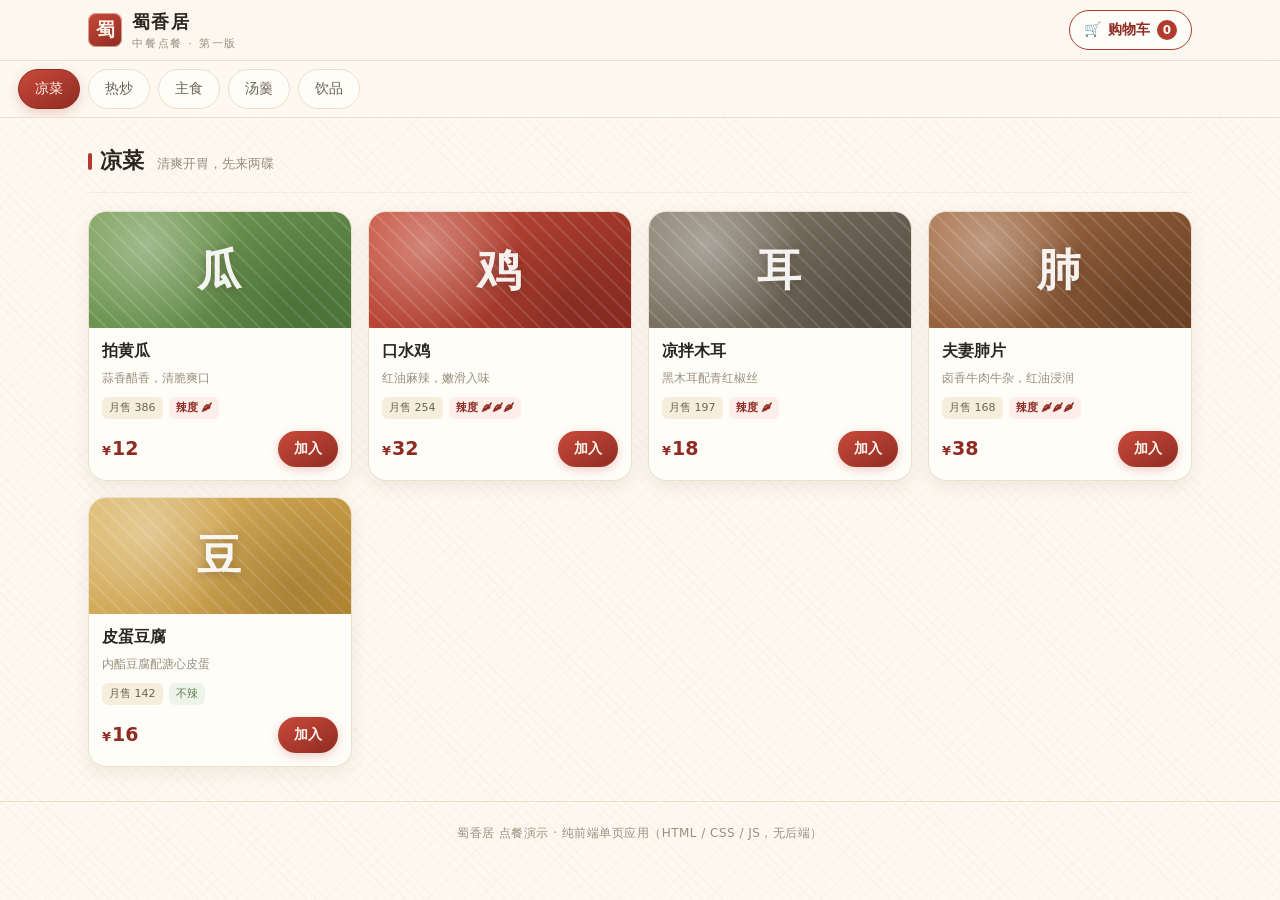
==== commit 37542a68: "Merge 7ace62fa94cdbdda1268ea78314b8ee67880cfdd into a6cd0395feb9bc8879b93710acf8111b4b7628f1" ====
--- a/ordering/index.html
+++ b/ordering/index.html
@@ -1,29 +1,143 @@
 <!DOCTYPE html>
 <html lang="zh-CN">
 <head>
-  <meta charset="UTF-8" />
-  <meta name="viewport" content="width=device-width, initial-scale=1, viewport-fit=cover" />
-  <meta name="theme-color" content="#9e2b25" />
-  <title>朱砂小馆 · 中餐点餐系统</title>
-  <meta name="description" content="中式餐厅扫码点餐系统：菜单浏览、购物车、桌台选择与下单确认，零构建纯静态实现。" />
-  <link rel="stylesheet" href="css/base.css" />
-  <link rel="stylesheet" href="css/menu.css" />
-  <link rel="stylesheet" href="css/cart.css" />
-  <link rel="stylesheet" href="css/responsive.css" />
+<meta charset="UTF-8">
+<meta name="viewport" content="width=device-width, initial-scale=1, viewport-fit=cover">
+<meta name="description" content="蜀香居 · 中餐点餐单页应用（第一版）">
+<title>蜀香居 · 中餐点餐</title>
+<link rel="stylesheet" href="style.css">
 </head>
 <body>
-  <div id="app" v-cloak>
-    <div class="boot">正在加载菜单…</div>
+
+<header class="topbar">
+  <div class="wrap topbar-in">
+    <div class="brand">
+      <span class="seal" aria-hidden="true">蜀</span>
+      <span class="brand-text">
+        <strong class="brand-name">蜀香居</strong>
+        <span class="brand-sub">中餐点餐 · 第一版</span>
+      </span>
+    </div>
+    <button type="button" class="cart-btn" id="cartBtn" data-act="cart" aria-label="查看购物车" aria-haspopup="dialog" aria-expanded="false">
+      <span aria-hidden="true">🛒</span>
+      <span class="cart-btn-label">购物车</span>
+      <span class="cart-count" id="cartCount">0</span>
+    </button>
+  </div>
+</header>
+
+<nav class="tabs" id="tabs" aria-label="菜品分类"></nav>
+
+<main class="wrap">
+
+  <!-- ============ 菜单 ============ -->
+  <section id="viewMenu" class="view">
+    <div class="menu-head">
+      <h2 id="catTitle">凉菜</h2>
+      <p class="menu-hint" id="catHint"></p>
+    </div>
+
+    <!-- 空态：当前分类无可点菜品（正常情况下不会出现） -->
+    <p class="empty" id="menuEmpty" hidden>该分类暂时没有菜品，看看其他分类吧。</p>
+
+    <!-- 兜底：菜单由 app.js 动态渲染 -->
+    <div class="grid" id="dishGrid"></div>
+  </section>
+
+  <!-- ============ 确认订单 ============ -->
+  <section id="viewCheckout" class="view" hidden>
+    <button type="button" class="back-btn" data-act="back">← 返回点餐</button>
+
+    <div class="panel">
+      <h2 class="panel-title">确认订单</h2>
+      <p class="panel-summary" id="checkoutSummary"></p>
+
+      <div class="field">
+        <span class="field-label" id="tableLabel">选择桌台</span>
+        <div class="table-grid" id="tableGrid" role="radiogroup" aria-labelledby="tableLabel"></div>
+      </div>
+
+      <button type="button" class="primary-btn" id="submitBtn" data-act="submit">
+        提交订单
+      </button>
+      <p class="pay-note">第一版为演示环境，提交后不产生真实订单与费用。</p>
+    </div>
+  </section>
+
+  <!-- ============ 订单确认（下单成功） ============ -->
+  <section id="viewConfirm" class="view" hidden>
+    <div class="panel confirm-panel">
+      <div class="stamp" aria-hidden="true">已下单</div>
+      <h2 class="panel-title">下单成功</h2>
+
+      <dl class="confirm-meta">
+        <div>
+          <dt>订单号</dt>
+          <dd class="order-no" id="orderNo">—</dd>
+        </div>
+        <div>
+          <dt>桌台</dt>
+          <dd id="confirmTable">—</dd>
+        </div>
+        <div>
+          <dt>预计出餐</dt>
+          <dd class="eta">约 15 分钟</dd>
+        </div>
+        <div>
+          <dt>下单时间</dt>
+          <dd id="orderTime">—</dd>
+        </div>
+      </dl>
+
+      <h3 class="sub-title">订单明细</h3>
+      <ul class="order-list" id="orderList"></ul>
+
+      <div class="confirm-total">
+        <span>合计</span>
+        <span class="total-amount" id="orderTotal">¥0</span>
+      </div>
+
+      <p class="confirm-tip">已通知后厨，请稍候。菜品将按顺序陆续上桌。</p>
+
+      <button type="button" class="primary-btn" data-act="neworder">
+        再来一单
+      </button>
+    </div>
+  </section>
+
+</main>
+
+<footer class="foot">
+  <div class="wrap">
+    <p>蜀香居 点餐演示 · 纯前端单页应用（HTML / CSS / JS，无后端）</p>
+  </div>
+</footer>
+
+<!-- ============ 购物车 ============ -->
+<div class="drawer-overlay" id="overlay" hidden></div>
+
+<aside class="cart-drawer" id="cartDrawer" role="dialog" aria-modal="true" aria-labelledby="cartTitle" aria-hidden="true" hidden>
+  <div class="drawer-head">
+    <h2 class="panel-title" id="cartTitle">购物车</h2>
+    <button type="button" class="icon-btn" id="closeCart" data-act="closeCart" aria-label="关闭购物车">✕</button>
   </div>
 
-  <!-- 零构建：本地 Vue3 运行时 + 按模块拆分的脚本 -->
-  <script src="vendor/vue.global.prod.js"></script>
-  <script src="js/data/menu.js"></script>
-  <script src="js/store.js"></script>
-  <script src="js/components/common.js"></script>
-  <script src="js/components/menu.js"></script>
-  <script src="js/components/cart.js"></script>
-  <script src="js/components/order.js"></script>
-  <script src="js/app.js"></script>
+  <div class="drawer-body">
+    <p class="empty" id="cartEmpty">购物车还是空的，先去点几道菜吧。</p>
+    <ul class="cart-list" id="cartList"></ul>
+  </div>
+
+  <div class="drawer-foot">
+    <div class="sum-row total-row">
+      <span>合计</span>
+      <span class="total-amount" id="cartTotal">¥0</span>
+    </div>
+    <button type="button" class="primary-btn" id="goCheckout" data-act="checkout">
+      去下单
+    </button>
+  </div>
+</aside>
+
+<script src="app.js"></script>
 </body>
 </html>
--- a/ordering/style.css
+++ b/ordering/style.css
@@ -0,0 +1,730 @@
+/* ============================================================
+   蜀香居 · 中餐点餐（第一版）
+   中式暖色调：宣纸白 + 朱砂红 + 墨色文字
+   ============================================================ */
+
+:root {
+  --paper:      #fdf8f0;   /* 宣纸白 */
+  --paper-2:    #fffdf8;
+  --paper-3:    #f7eddd;
+  --line:       #ecdfcb;
+  --line-soft:  #f4ebdd;
+
+  --cinnabar:   #b23a2e;   /* 朱砂红 */
+  --cinnabar-d: #8f2b22;
+  --cinnabar-l: #fdeeea;
+
+  --ink:        #2b2620;   /* 墨色 */
+  --ink-2:      #6d6355;
+  --ink-3:      #9b9080;
+
+  --gold:       #c8913f;
+  --shadow:     0 6px 18px rgba(90, 60, 30, .08);
+  --shadow-lg:  0 18px 44px rgba(70, 45, 20, .18);
+
+  --r-sm: 8px;
+  --r-md: 12px;
+  --r-lg: 18px;
+
+  --maxw: 1140px;
+}
+
+* { box-sizing: border-box; }
+
+/* [hidden] 必须始终优先于组件自身的 display，否则隐藏的抽屉/浮层会拦截点击 */
+[hidden] { display: none !important; }
+
+html, body { height: 100%; }
+
+body {
+  margin: 0;
+  background-color: var(--paper);
+  /* 宣纸质感：极淡的斜纹，纯 CSS，无外部图片 */
+  background-image:
+    repeating-linear-gradient(45deg, rgba(180, 150, 110, .05) 0 1px, transparent 1px 7px),
+    repeating-linear-gradient(-45deg, rgba(180, 150, 110, .035) 0 1px, transparent 1px 9px);
+  color: var(--ink);
+  font-family: "PingFang SC", "Hiragino Sans GB", "Microsoft YaHei",
+               "Noto Sans SC", system-ui, -apple-system, "Segoe UI", sans-serif;
+  font-size: 16px;
+  line-height: 1.55;
+  -webkit-font-smoothing: antialiased;
+  -webkit-tap-highlight-color: transparent;
+}
+
+body.no-scroll { overflow: hidden; }
+
+h1, h2, h3 { margin: 0; font-weight: 700; letter-spacing: .02em; }
+ul { margin: 0; padding: 0; list-style: none; }
+
+.wrap {
+  width: 100%;
+  max-width: var(--maxw);
+  margin: 0 auto;
+  padding: 0 18px;
+}
+
+/* ---------------- 顶栏 ---------------- */
+.topbar {
+  position: sticky;
+  top: 0;
+  z-index: 40;
+  background: rgba(253, 248, 240, .94);
+  backdrop-filter: blur(8px);
+  border-bottom: 1px solid var(--line);
+}
+
+.topbar-in {
+  display: flex;
+  align-items: center;
+  justify-content: space-between;
+  gap: 12px;
+  min-height: 60px;
+}
+
+.brand { display: flex; align-items: center; gap: 10px; min-width: 0; }
+
+.seal {
+  flex: 0 0 auto;
+  width: 34px;
+  height: 34px;
+  display: grid;
+  place-items: center;
+  border-radius: var(--r-sm);
+  background: linear-gradient(150deg, #c94a3a, var(--cinnabar-d));
+  color: #fff6ee;
+  font-size: 19px;
+  font-weight: 700;
+  box-shadow: inset 0 0 0 1px rgba(255, 235, 220, .55);
+}
+
+.brand-text { display: flex; flex-direction: column; min-width: 0; }
+.brand-name { font-size: 18px; letter-spacing: .08em; }
+.brand-sub {
+  font-size: 11px;
+  color: var(--ink-3);
+  letter-spacing: .16em;
+  white-space: nowrap;
+}
+
+.cart-btn {
+  flex: 0 0 auto;
+  display: inline-flex;
+  align-items: center;
+  gap: 7px;
+  padding: 8px 14px;
+  border: 1px solid var(--cinnabar);
+  border-radius: 999px;
+  background: var(--paper-2);
+  color: var(--cinnabar-d);
+  font: inherit;
+  font-size: 14px;
+  font-weight: 600;
+  cursor: pointer;
+  transition: background .18s, color .18s, transform .12s;
+}
+.cart-btn:hover { background: var(--cinnabar); color: #fff; }
+.cart-btn:active { transform: scale(.97); }
+
+.cart-count {
+  min-width: 20px;
+  padding: 0 5px;
+  border-radius: 999px;
+  background: var(--cinnabar);
+  color: #fff;
+  font-size: 12px;
+  font-weight: 700;
+  line-height: 20px;
+  text-align: center;
+}
+.cart-btn:hover .cart-count { background: #fff; color: var(--cinnabar-d); }
+
+/* ---------------- 分类 tabs ---------------- */
+.tabs {
+  position: sticky;
+  top: 60px;
+  z-index: 30;
+  background: rgba(253, 248, 240, .92);
+  backdrop-filter: blur(8px);
+  border-bottom: 1px solid var(--line);
+}
+
+.tabs .wrap,
+.tabs { --pad: 18px; }
+
+.tabs {
+  display: block;
+  overflow-x: auto;
+  overflow-y: hidden;
+  white-space: nowrap;
+  scrollbar-width: none;
+}
+.tabs::-webkit-scrollbar { display: none; }
+
+.tabs-inner {
+  display: flex;
+  gap: 8px;
+  align-items: center;
+  min-height: 52px;
+  padding: 8px 18px;
+  max-width: var(--maxw);
+  margin: 0 auto;
+  width: max-content;
+  min-width: 100%;
+}
+
+.tab {
+  flex: 0 0 auto;
+  padding: 8px 16px;
+  border: 1px solid var(--line);
+  border-radius: 999px;
+  background: var(--paper-2);
+  color: var(--ink-2);
+  font: inherit;
+  font-size: 14px;
+  cursor: pointer;
+  transition: all .18s;
+}
+.tab:hover { border-color: var(--cinnabar); color: var(--cinnabar-d); }
+.tab.is-active {
+  background: linear-gradient(150deg, #c94a3a, var(--cinnabar-d));
+  border-color: var(--cinnabar-d);
+  color: #fff6ee;
+  box-shadow: 0 4px 12px rgba(178, 58, 46, .22);
+}
+
+/* ---------------- 视图 / 菜单 ---------------- */
+.view { padding: 22px 0 34px; animation: fade .22s ease; }
+
+@keyframes fade {
+  from { opacity: 0; transform: translateY(6px); }
+  to   { opacity: 1; transform: none; }
+}
+
+.menu-head {
+  display: flex;
+  align-items: baseline;
+  gap: 12px;
+  padding: 4px 0 14px;
+  border-bottom: 1px solid var(--line-soft);
+  margin-bottom: 18px;
+}
+.menu-head h2 { font-size: 22px; }
+.menu-head h2::before {
+  content: "";
+  display: inline-block;
+  width: 4px;
+  height: 17px;
+  margin-right: 8px;
+  border-radius: 2px;
+  background: var(--cinnabar);
+  vertical-align: -2px;
+}
+.menu-hint { margin: 0; font-size: 13px; color: var(--ink-3); }
+
+.grid {
+  display: grid;
+  gap: 16px;
+  grid-template-columns: repeat(auto-fill, minmax(232px, 1fr));
+}
+
+/* ---------------- 菜品卡 ---------------- */
+.card {
+  display: flex;
+  flex-direction: column;
+  background: var(--paper-2);
+  border: 1px solid var(--line);
+  border-radius: var(--r-lg);
+  overflow: hidden;
+  box-shadow: var(--shadow);
+  transition: transform .18s, box-shadow .18s, border-color .18s;
+}
+.card:hover {
+  transform: translateY(-3px);
+  box-shadow: 0 12px 26px rgba(90, 60, 30, .14);
+  border-color: #e2cfb4;
+}
+
+/* 图片占位：纯 CSS 渐变 + 字纹 */
+.thumb {
+  position: relative;
+  height: 116px;
+  display: grid;
+  place-items: center;
+  overflow: hidden;
+}
+.thumb::before {
+  content: "";
+  position: absolute;
+  inset: 0;
+  background-image:
+    radial-gradient(circle at 22% 28%, rgba(255, 255, 255, .34), transparent 42%),
+    radial-gradient(circle at 78% 78%, rgba(0, 0, 0, .12), transparent 46%),
+    repeating-linear-gradient(45deg, rgba(255, 255, 255, .12) 0 2px, transparent 2px 12px);
+}
+.thumb-char {
+  position: relative;
+  font-size: 44px;
+  font-weight: 700;
+  color: rgba(255, 255, 255, .92);
+  text-shadow: 0 2px 8px rgba(60, 30, 10, .3);
+  letter-spacing: .06em;
+}
+
+.card-body {
+  display: flex;
+  flex-direction: column;
+  gap: 8px;
+  padding: 12px 13px 13px;
+  flex: 1 1 auto;
+}
+
+.card-name {
+  font-size: 16px;
+  line-height: 1.35;
+  letter-spacing: .01em;
+}
+
+.card-desc {
+  margin: 0;
+  font-size: 12px;
+  line-height: 1.5;
+  color: var(--ink-3);
+  display: -webkit-box;
+  -webkit-line-clamp: 2;
+  -webkit-box-orient: vertical;
+  overflow: hidden;
+}
+
+.tag-row {
+  display: flex;
+  flex-wrap: wrap;
+  gap: 6px;
+  align-items: center;
+  margin-top: auto;
+  padding-top: 2px;
+}
+
+.tag {
+  display: inline-flex;
+  align-items: center;
+  gap: 3px;
+  padding: 2px 7px;
+  border-radius: 6px;
+  font-size: 11px;
+  line-height: 1.6;
+  white-space: nowrap;
+}
+.tag-sold  { background: var(--paper-3); color: var(--ink-2); }
+.tag-spicy { background: var(--cinnabar-l); color: var(--cinnabar-d); font-weight: 600; }
+.tag-mild  { background: #eef4ea; color: #5b7a4b; }
+
+.card-foot {
+  display: flex;
+  align-items: center;
+  justify-content: space-between;
+  gap: 10px;
+  padding-top: 4px;
+}
+
+.price {
+  font-size: 19px;
+  font-weight: 700;
+  color: var(--cinnabar-d);
+  font-variant-numeric: tabular-nums;
+}
+.price-symbol { font-size: 13px; margin-right: 1px; }
+
+/* ---------------- 数量步进器 ---------------- */
+.stepper {
+  display: inline-flex;
+  align-items: center;
+  gap: 2px;
+  border: 1px solid var(--line);
+  border-radius: 999px;
+  background: var(--paper);
+  padding: 2px;
+}
+
+.step-btn {
+  width: 28px;
+  height: 28px;
+  display: grid;
+  place-items: center;
+  border: 0;
+  border-radius: 999px;
+  background: transparent;
+  color: var(--cinnabar-d);
+  font: inherit;
+  font-size: 17px;
+  line-height: 1;
+  cursor: pointer;
+  transition: background .15s, color .15s, transform .1s;
+}
+.step-btn:hover { background: var(--cinnabar); color: #fff; }
+.step-btn:active { transform: scale(.9); }
+
+.step-btn.minus { color: var(--ink-3); }
+.step-btn.minus:hover { background: var(--ink-2); color: #fff; }
+
+.step-qty {
+  min-width: 22px;
+  text-align: center;
+  font-size: 14px;
+  font-weight: 700;
+  font-variant-numeric: tabular-nums;
+}
+
+.add-btn {
+  padding: 7px 16px;
+  border: 0;
+  border-radius: 999px;
+  background: linear-gradient(150deg, #c94a3a, var(--cinnabar-d));
+  color: #fff6ee;
+  font: inherit;
+  font-size: 14px;
+  font-weight: 600;
+  cursor: pointer;
+  box-shadow: 0 3px 10px rgba(178, 58, 46, .24);
+  transition: transform .12s, box-shadow .18s, filter .18s;
+}
+.add-btn:hover { filter: brightness(1.06); box-shadow: 0 5px 14px rgba(178, 58, 46, .3); }
+.add-btn:active { transform: scale(.95); }
+
+/* ---------------- 购物车抽屉 ---------------- */
+.drawer-overlay {
+  position: fixed;
+  inset: 0;
+  z-index: 60;
+  background: rgba(43, 38, 32, .42);
+  animation: fade .18s ease;
+}
+
+.cart-drawer {
+  position: fixed;
+  top: 0;
+  right: 0;
+  z-index: 70;
+  width: min(390px, 100%);
+  height: 100%;
+  display: flex;
+  flex-direction: column;
+  background: var(--paper-2);
+  border-left: 1px solid var(--line);
+  box-shadow: var(--shadow-lg);
+  animation: slide-in .24s cubic-bezier(.2, .8, .3, 1);
+}
+
+@keyframes slide-in {
+  from { transform: translateX(100%); }
+  to   { transform: none; }
+}
+
+.drawer-head {
+  display: flex;
+  align-items: center;
+  justify-content: space-between;
+  gap: 10px;
+  padding: 15px 18px;
+  border-bottom: 1px solid var(--line);
+}
+
+.icon-btn {
+  width: 32px;
+  height: 32px;
+  display: grid;
+  place-items: center;
+  border: 1px solid var(--line);
+  border-radius: var(--r-sm);
+  background: var(--paper);
+  color: var(--ink-2);
+  font: inherit;
+  font-size: 15px;
+  cursor: pointer;
+  transition: all .15s;
+}
+.icon-btn:hover { border-color: var(--cinnabar); color: var(--cinnabar-d); }
+
+.drawer-body {
+  flex: 1 1 auto;
+  overflow-y: auto;
+  padding: 14px 18px;
+  -webkit-overflow-scrolling: touch;
+}
+
+.cart-list { display: flex; flex-direction: column; }
+
+.cart-item {
+  display: flex;
+  align-items: center;
+  gap: 11px;
+  padding: 11px 0;
+  border-bottom: 1px dashed var(--line);
+}
+
+.cart-thumb {
+  flex: 0 0 auto;
+  width: 44px;
+  height: 44px;
+  display: grid;
+  place-items: center;
+  border-radius: var(--r-md);
+  color: rgba(255, 255, 255, .94);
+  font-size: 19px;
+  font-weight: 700;
+  text-shadow: 0 1px 5px rgba(60, 30, 10, .3);
+}
+
+.cart-info { flex: 1 1 auto; min-width: 0; }
+.cart-name {
+  font-size: 14px;
+  font-weight: 600;
+  white-space: nowrap;
+  overflow: hidden;
+  text-overflow: ellipsis;
+}
+.cart-unit { font-size: 12px; color: var(--ink-3); }
+
+.cart-line {
+  flex: 0 0 auto;
+  font-size: 14px;
+  font-weight: 700;
+  color: var(--cinnabar-d);
+  font-variant-numeric: tabular-nums;
+  min-width: 54px;
+  text-align: right;
+}
+
+.drawer-foot {
+  flex: 0 0 auto;
+  padding: 14px 18px calc(16px + env(safe-area-inset-bottom));
+  border-top: 1px solid var(--line);
+  background: var(--paper);
+}
+
+.sum-row {
+  display: flex;
+  align-items: baseline;
+  justify-content: space-between;
+  gap: 10px;
+  font-size: 14px;
+  color: var(--ink-2);
+}
+.total-row { margin-bottom: 12px; font-size: 15px; font-weight: 600; color: var(--ink); }
+.total-amount { font-size: 24px; font-weight: 700; color: var(--cinnabar-d); font-variant-numeric: tabular-nums; }
+
+/* ---------------- 按钮 / 面板 ---------------- */
+.primary-btn {
+  width: 100%;
+  padding: 13px 18px;
+  border: 0;
+  border-radius: var(--r-md);
+  background: linear-gradient(150deg, #c94a3a, var(--cinnabar-d));
+  color: #fff6ee;
+  font: inherit;
+  font-size: 16px;
+  font-weight: 700;
+  letter-spacing: .06em;
+  cursor: pointer;
+  box-shadow: 0 6px 16px rgba(178, 58, 46, .24);
+  transition: transform .12s, filter .18s, box-shadow .18s;
+}
+.primary-btn:hover:not(:disabled) { filter: brightness(1.06); box-shadow: 0 8px 20px rgba(178, 58, 46, .3); }
+.primary-btn:active:not(:disabled) { transform: scale(.99); }
+.primary-btn:disabled {
+  background: #ded3c4;
+  color: #fffdf8;
+  box-shadow: none;
+  cursor: not-allowed;
+}
+
+.back-btn {
+  margin-bottom: 14px;
+  padding: 7px 14px;
+  border: 1px solid var(--line);
+  border-radius: 999px;
+  background: var(--paper-2);
+  color: var(--ink-2);
+  font: inherit;
+  font-size: 14px;
+  cursor: pointer;
+  transition: all .15s;
+}
+.back-btn:hover { border-color: var(--cinnabar); color: var(--cinnabar-d); }
+
+.panel {
+  max-width: 620px;
+  margin: 0 auto;
+  padding: 24px;
+  background: var(--paper-2);
+  border: 1px solid var(--line);
+  border-radius: var(--r-lg);
+  box-shadow: var(--shadow);
+}
+
+.panel-title { font-size: 21px; margin-bottom: 6px; }
+.panel-summary { margin: 0 0 20px; font-size: 13px; color: var(--ink-3); }
+
+.field { margin-bottom: 22px; }
+.field-label {
+  display: block;
+  margin-bottom: 10px;
+  font-size: 14px;
+  font-weight: 600;
+  color: var(--ink-2);
+}
+
+.table-grid {
+  display: grid;
+  gap: 9px;
+  grid-template-columns: repeat(auto-fill, minmax(64px, 1fr));
+}
+
+.table-btn {
+  padding: 11px 4px;
+  border: 1px solid var(--line);
+  border-radius: var(--r-md);
+  background: var(--paper);
+  color: var(--ink-2);
+  font: inherit;
+  font-size: 15px;
+  font-weight: 600;
+  cursor: pointer;
+  transition: all .16s;
+}
+.table-btn:hover { border-color: var(--cinnabar); color: var(--cinnabar-d); }
+.table-btn.is-selected {
+  background: linear-gradient(150deg, #c94a3a, var(--cinnabar-d));
+  border-color: var(--cinnabar-d);
+  color: #fff6ee;
+  box-shadow: 0 4px 12px rgba(178, 58, 46, .24);
+}
+
+.pay-note { margin: 12px 0 0; font-size: 12px; color: var(--ink-3); text-align: center; }
+
+/* ---------------- 订单确认 ---------------- */
+.confirm-panel { position: relative; text-align: left; }
+
+.stamp {
+  position: absolute;
+  top: 20px;
+  right: 20px;
+  width: 66px;
+  height: 66px;
+  display: grid;
+  place-items: center;
+  border: 2px solid rgba(178, 58, 46, .55);
+  border-radius: 50%;
+  color: rgba(178, 58, 46, .75);
+  font-size: 15px;
+  font-weight: 700;
+  letter-spacing: .04em;
+  transform: rotate(-14deg);
+  pointer-events: none;
+}
+
+.confirm-meta {
+  display: grid;
+  gap: 10px;
+  grid-template-columns: repeat(auto-fit, minmax(122px, 1fr));
+  margin: 16px 0 22px;
+  padding: 14px 16px;
+  background: var(--paper);
+  border: 1px solid var(--line-soft);
+  border-radius: var(--r-md);
+}
+.confirm-meta dt { font-size: 12px; color: var(--ink-3); }
+.confirm-meta dd { margin: 2px 0 0; font-size: 15px; font-weight: 600; }
+.order-no { color: var(--cinnabar-d); font-variant-numeric: tabular-nums; letter-spacing: .04em; }
+.eta { color: var(--gold); }
+
+.sub-title { font-size: 15px; margin-bottom: 8px; color: var(--ink-2); }
+
+.order-list { border-top: 1px solid var(--line-soft); }
+.order-list li {
+  display: flex;
+  align-items: baseline;
+  justify-content: space-between;
+  gap: 10px;
+  padding: 9px 0;
+  font-size: 14px;
+  border-bottom: 1px dashed var(--line);
+}
+.order-list .o-name { color: var(--ink); }
+.order-list .o-qty { color: var(--ink-3); font-size: 13px; }
+.order-list .o-price { font-variant-numeric: tabular-nums; }
+
+.confirm-total {
+  display: flex;
+  align-items: baseline;
+  justify-content: space-between;
+  gap: 10px;
+  margin: 16px 0 10px;
+  padding-top: 14px;
+  border-top: 2px solid var(--cinnabar);
+  font-size: 16px;
+  font-weight: 700;
+}
+
+.confirm-tip {
+  margin: 0 0 20px;
+  font-size: 13px;
+  color: var(--ink-3);
+}
+
+/* ---------------- 空态 / 页脚 ---------------- */
+.empty {
+  margin: 26px 0;
+  padding: 26px 16px;
+  text-align: center;
+  font-size: 14px;
+  color: var(--ink-3);
+  background: var(--paper-2);
+  border: 1px dashed var(--line);
+  border-radius: var(--r-lg);
+}
+
+.foot {
+  padding: 22px 0 30px;
+  border-top: 1px solid var(--line);
+  text-align: center;
+}
+.foot p { margin: 0; font-size: 12px; color: var(--ink-3); letter-spacing: .04em; }
+
+/* ---------------- 响应式 ---------------- */
+@media (max-width: 720px) {
+  .wrap { padding: 0 14px; }
+  .grid { grid-template-columns: repeat(auto-fill, minmax(158px, 1fr)); gap: 12px; }
+  .thumb { height: 96px; }
+  .thumb-char { font-size: 36px; }
+  .card-name { font-size: 15px; }
+  .price { font-size: 17px; }
+  .menu-head { flex-direction: column; align-items: flex-start; gap: 4px; }
+  .panel { padding: 18px; border-radius: var(--r-md); }
+  .stamp { top: 14px; right: 14px; width: 54px; height: 54px; font-size: 13px; }
+  .table-grid { grid-template-columns: repeat(auto-fill, minmax(56px, 1fr)); }
+  .cart-drawer { width: 100%; border-left: 0; }
+}
+
+@media (max-width: 380px) {
+  .grid { grid-template-columns: 1fr 1fr; }
+  .cart-btn-label { display: none; }
+  .brand-sub { display: none; }
+}
+
+@media (min-width: 1024px) {
+  .grid { grid-template-columns: repeat(auto-fill, minmax(250px, 1fr)); }
+}
+
+@media (prefers-reduced-motion: reduce) {
+  *, *::before, *::after {
+    animation-duration: .01ms !important;
+    transition-duration: .01ms !important;
+  }
+}
+
+/* 键盘可达性 */
+:focus-visible {
+  outline: 2px solid var(--cinnabar);
+  outline-offset: 2px;
+}
